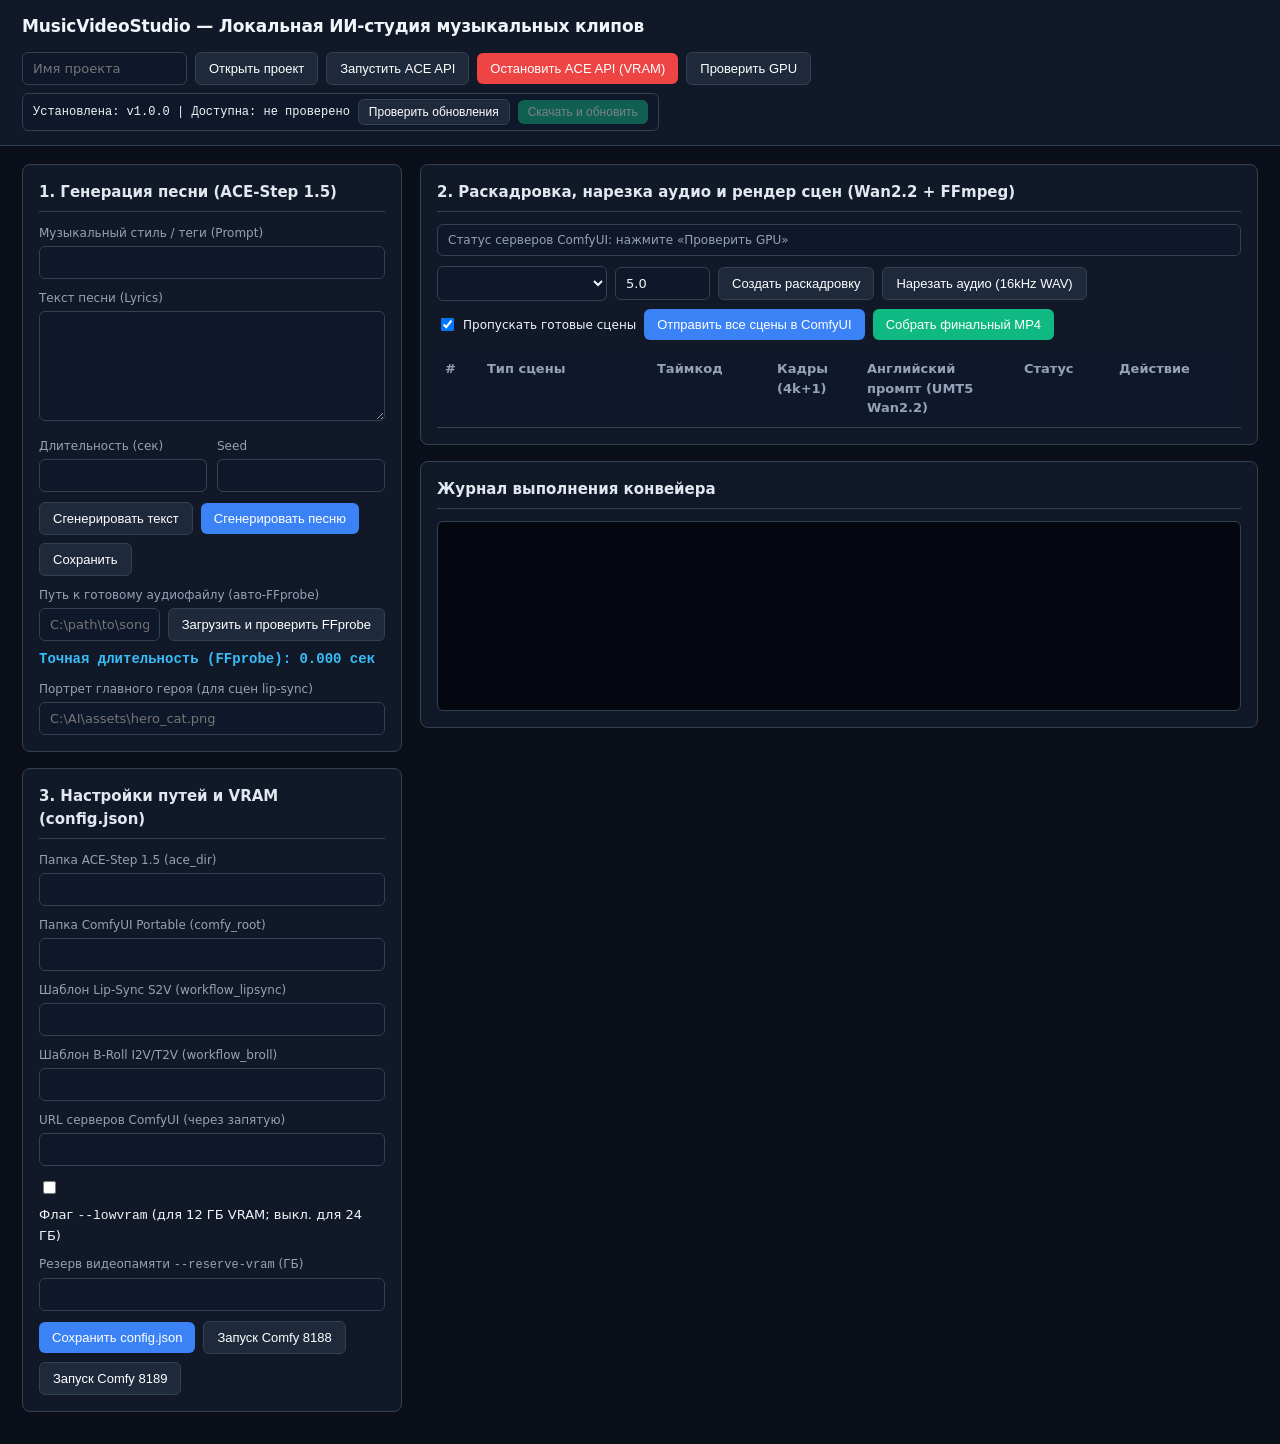
==== web/index.html @ 6bb9e361 "feat: implement GitHub release update checker Add update checking functionality via GitHub API to mo" ====
<!DOCTYPE html>
<html lang="ru">
<head>
  <meta charset="UTF-8" />
  <meta name="viewport" content="width=device-width, initial-scale=1.0" />
  <title>MusicVideoStudio — Локальная ИИ-студия музыкальных клипов</title>
  <style>
    :root {
      --bg: #0b0f19;
      --panel: #111827;
      --panel-alt: #1e293b;
      --border: #334155;
      --text: #f1f5f9;
      --muted: #94a3b8;
      --accent: #3b82f6;
      --accent-hover: #2563eb;
      --danger: #ef4444;
      --success: #10b981;
      --warning: #f59e0b;
    }
    * { box-sizing: border-box; }
    body {
      margin: 0;
      font-family: "Segoe UI", system-ui, -apple-system, sans-serif;
      background: var(--bg);
      color: var(--text);
      font-size: 14px;
      line-height: 1.5;
    }
    header {
      display: flex;
      flex-wrap: wrap;
      align-items: center;
      justify-content: space-between;
      gap: 12px;
      padding: 14px 22px;
      background: var(--panel);
      border-bottom: 1px solid var(--border);
    }
    .brand {
      font-size: 17px;
      font-weight: 700;
      letter-spacing: -0.01em;
    }
    .toolbar {
      display: flex;
      flex-wrap: wrap;
      align-items: center;
      gap: 8px;
    }
    .update-bar {
      display: flex;
      align-items: center;
      gap: 8px;
      background: #0f172a;
      border: 1px solid var(--border);
      border-radius: 6px;
      padding: 5px 10px;
      font-size: 12px;
    }
    main {
      max-width: 1440px;
      margin: 0 auto;
      padding: 18px 22px;
      display: grid;
      grid-template-columns: 380px 1fr;
      gap: 18px;
    }
    @media (max-width: 1100px) {
      main { grid-template-columns: 1fr; }
    }
    .card {
      background: var(--panel);
      border: 1px solid var(--border);
      border-radius: 8px;
      padding: 16px;
      margin-bottom: 16px;
    }
    .card h2 {
      margin: 0 0 12px 0;
      font-size: 15px;
      font-weight: 600;
      color: #e2e8f0;
      border-bottom: 1px solid var(--border);
      padding-bottom: 8px;
    }
    label {
      display: block;
      font-size: 12px;
      color: var(--muted);
      margin-bottom: 4px;
      margin-top: 10px;
    }
    input[type="text"],
    input[type="number"],
    select,
    textarea {
      width: 100%;
      background: #0f172a;
      color: var(--text);
      border: 1px solid var(--border);
      border-radius: 6px;
      padding: 8px 10px;
      font-size: 13px;
      font-family: inherit;
    }
    textarea {
      resize: vertical;
      min-height: 110px;
      font-family: Consolas, monospace;
    }
    button {
      background: var(--accent);
      color: #fff;
      border: none;
      border-radius: 6px;
      padding: 8px 13px;
      font-size: 13px;
      font-weight: 500;
      cursor: pointer;
      transition: background 0.15s;
    }
    button:hover { background: var(--accent-hover); }
    button:disabled {
      opacity: 0.45;
      cursor: not-allowed;
    }
    button.secondary {
      background: var(--panel-alt);
      border: 1px solid var(--border);
    }
    button.secondary:hover:not(:disabled) { background: #334155; }
    button.danger { background: var(--danger); }
    button.danger:hover:not(:disabled) { background: #dc2626; }
    button.success { background: var(--success); }
    button.success:hover:not(:disabled) { background: #059669; }
    .row {
      display: flex;
      gap: 8px;
      align-items: center;
      flex-wrap: wrap;
      margin-top: 10px;
    }
    .row-2col {
      display: grid;
      grid-template-columns: 1fr 1fr;
      gap: 10px;
    }
    table {
      width: 100%;
      border-collapse: collapse;
      font-size: 13px;
      margin-top: 10px;
    }
    th, td {
      border-bottom: 1px solid var(--border);
      padding: 9px 8px;
      text-align: left;
      vertical-align: top;
    }
    th {
      color: var(--muted);
      font-weight: 600;
      background: #0f172a;
    }
    tr:hover { background: rgba(255, 255, 255, 0.03); }
    .mono {
      font-family: Consolas, "IBM Plex Mono", monospace;
      font-variant-numeric: tabular-nums;
    }
    .log-box {
      background: #050811;
      border: 1px solid var(--border);
      border-radius: 6px;
      padding: 10px;
      height: 190px;
      overflow-y: auto;
      font-family: Consolas, monospace;
      font-size: 12px;
      color: #cbd5e1;
      white-space: pre-wrap;
    }
    .status-ready { color: #34d399; font-weight: 600; }
    .status-render { color: #fbbf24; font-weight: 600; }
    .status-error { color: #f87171; font-weight: 600; }
    .status-wait { color: #94a3b8; }
    .gpu-bar {
      font-size: 12px;
      color: var(--muted);
      padding: 6px 10px;
      background: #0f172a;
      border: 1px solid var(--border);
      border-radius: 6px;
    }
  </style>
</head>
<body>
  <header>
    <div class="brand">MusicVideoStudio — Локальная ИИ-студия музыкальных клипов</div>
    <div class="toolbar">
      <input type="text" id="projectInput" placeholder="Имя проекта" style="width: 165px;" />
      <button class="secondary" onclick="openProject()">Открыть проект</button>
      <button class="secondary" onclick="startAce()">Запустить ACE API</button>
      <button class="danger" onclick="stopAce()">Остановить ACE API (VRAM)</button>
      <button class="secondary" onclick="checkGpu()">Проверить GPU</button>

      <!-- Блок проверки и установки обновлений с GitHub -->
      <div class="update-bar">
        <span id="versionStatusText" class="mono">Установлена: v1.0.0 | Доступна: не проверено</span>
        <button class="secondary" onclick="checkUpdates()" style="padding: 5px 10px; font-size: 12px;">Проверить обновления</button>
        <button id="installUpdateBtn" class="success" onclick="installUpdate()" disabled style="padding: 5px 10px; font-size: 12px;">Скачать и обновить</button>
      </div>
    </div>
  </header>

  <main>
    <!-- Левая колонка: Песня, Аудио и Настройки -->
    <section>
      <div class="card">
        <h2>1. Генерация песни (ACE-Step 1.5)</h2>
        <label>Музыкальный стиль / теги (Prompt)</label>
        <input type="text" id="songPrompt" />

        <label>Текст песни (Lyrics)</label>
        <textarea id="songLyrics"></textarea>

        <div class="row-2col">
          <div>
            <label>Длительность (сек)</label>
            <input type="number" step="0.1" id="songDuration" />
          </div>
          <div>
            <label>Seed</label>
            <input type="number" id="songSeed" />
          </div>
        </div>

        <div class="row">
          <button class="secondary" onclick="generateLyrics()">Сгенерировать текст</button>
          <button onclick="generateSong()">Сгенерировать песню</button>
          <button class="secondary" onclick="saveSongParams()">Сохранить</button>
        </div>

        <label>Путь к готовому аудиофайлу (авто-FFprobe)</label>
        <div class="row" style="margin-top: 4px;">
          <input type="text" id="songPath" placeholder="C:\path\to\song.mp3" style="flex:1;" />
          <button class="secondary" onclick="setAudioFile()">Загрузить и проверить FFprobe</button>
        </div>
        <div id="probedDurationText" class="mono" style="margin-top: 8px; color: #38bdf8; font-weight: 600;">
          Точная длительность (FFprobe): 0.000 сек
        </div>

        <label>Портрет главного героя (для сцен lip-sync)</label>
        <input type="text" id="heroImage" placeholder="C:\AI\assets\hero_cat.png" onchange="saveSongParams()" />
      </div>

      <div class="card">
        <h2>3. Настройки путей и VRAM (config.json)</h2>
        <label>Папка ACE-Step 1.5 (ace_dir)</label>
        <input type="text" id="cfgAceDir" />

        <label>Папка ComfyUI Portable (comfy_root)</label>
        <input type="text" id="cfgComfyRoot" />

        <label>Шаблон Lip-Sync S2V (workflow_lipsync)</label>
        <input type="text" id="cfgWfLipsync" />

        <label>Шаблон B-Roll I2V/T2V (workflow_broll)</label>
        <input type="text" id="cfgWfBroll" />

        <label>URL серверов ComfyUI (через запятую)</label>
        <input type="text" id="cfgComfyUrls" />

        <div class="row" style="margin-top: 12px;">
          <input type="checkbox" id="cfgLowVram" style="width: auto;" />
          <span style="font-size: 13px;">Флаг <code>--lowvram</code> (для 12 ГБ VRAM; выкл. для 24 ГБ)</span>
        </div>

        <label>Резерв видеопамяти <code>--reserve-vram</code> (ГБ)</label>
        <input type="number" step="0.5" id="cfgReserveVram" />

        <div class="row">
          <button onclick="saveConfig()">Сохранить config.json</button>
          <button class="secondary" onclick="startComfy(8188, 0)">Запуск Comfy 8188</button>
          <button class="secondary" onclick="startComfy(8189, 1)">Запуск Comfy 8189</button>
        </div>
      </div>
    </section>

    <!-- Правая колонка: Раскадровка, управление сценами, очередь ComfyUI и сборка -->
    <section>
      <div class="card">
        <h2>2. Раскадровка, нарезка аудио и рендер сцен (Wan2.2 + FFmpeg)</h2>
        <div id="gpuStatusBox" class="gpu-bar">Статус серверов ComfyUI: нажмите «Проверить GPU»</div>

        <div class="row">
          <select id="presetSelect" style="width: 170px;"></select>
          <input type="number" step="0.5" id="sceneDurationInput" value="5.0" style="width: 95px;" title="Длина сцены (сек)" />
          <button class="secondary" onclick="createStoryboard()">Создать раскадровку</button>
          <button class="secondary" onclick="sliceAudio()">Нарезать аудио (16kHz WAV)</button>
          <label style="display:flex; align-items:center; gap:6px; margin:0; color:var(--text);">
            <input type="checkbox" id="skipCompletedCheck" checked style="width:auto;" />
            Пропускать готовые сцены
          </label>
          <button onclick="queueAllScenes()">Отправить все сцены в ComfyUI</button>
          <button class="success" onclick="assembleVideo()">Собрать финальный MP4</button>
        </div>

        <table>
          <thead>
            <tr>
              <th style="width: 42px;">#</th>
              <th style="width: 170px;">Тип сцены</th>
              <th style="width: 120px;">Таймкод</th>
              <th style="width: 90px;">Кадры (4k+1)</th>
              <th>Английский промпт (UMT5 Wan2.2)</th>
              <th style="width: 95px;">Статус</th>
              <th style="width: 130px;">Действие</th>
            </tr>
          </thead>
          <tbody id="storyboardBody"></tbody>
        </table>
      </div>

      <div class="card">
        <h2>Журнал выполнения конвейера</h2>
        <div id="logBox" class="log-box"></div>
      </div>
    </section>
  </main>

  <script>
    let sceneTypesMap = {};
    let currentVersion = "1.0.0";
    let latestUpdateInfo = null;

    async function api(path, method = "GET", body = null) {
      const opts = { method, headers: {} };
      if (body !== null) {
        opts.headers["Content-Type"] = "application/json";
        opts.body = JSON.stringify(body);
      }
      const res = await fetch(path, opts);
      return await res.json();
    }

    function calcWanFrames(duration, fps = 24) {
      const raw = Math.max(17, Math.ceil(duration * fps));
      const k = Math.ceil((raw - 1) / 4.0);
      return 4 * k + 1;
    }

    async function checkUpdates() {
      const statusEl = document.getElementById("versionStatusText");
      const installBtn = document.getElementById("installUpdateBtn");
      statusEl.textContent = `Установлена: v${currentVersion} | Проверка на GitHub...`;

      const res = await api("/api/update/check");
      if (!res.ok) {
        statusEl.textContent = `Установлена: v${currentVersion} | Ошибка проверки`;
        return;
      }
      latestUpdateInfo = res;
      currentVersion = res.current_version || currentVersion;

      if (res.update_available) {
        statusEl.textContent = `Установлена: v${res.current_version} | Доступна: v${res.latest_version} (Есть обновление!)`;
        statusEl.style.color = "#34d399";
        installBtn.disabled = false;
      } else {
        statusEl.textContent = `Установлена: v${res.current_version} | Доступна: v${res.latest_version} (Актуальная)`;
        statusEl.style.color = "#f1f5f9";
        installBtn.disabled = true;
      }
      await refreshState(false);
    }

    async function installUpdate() {
      if (!latestUpdateInfo || !latestUpdateInfo.download_url) return;
      const statusEl = document.getElementById("versionStatusText");
      statusEl.textContent = "Скачивание MusicVideoStudio_Setup.exe и запуск установщика...";
      document.getElementById("installUpdateBtn").disabled = true;
      await api("/api/update/install", "POST", { download_url: latestUpdateInfo.download_url });
    }

    async function refreshState(fullFormUpdate = false) {
      const data = await api("/api/state");
      if (!data.ok) return;

      sceneTypesMap = data.scene_types || {};
      const st = data.state;
      const cfg = data.config;
      if (data.version && !latestUpdateInfo) {
        currentVersion = data.version;
        document.getElementById("versionStatusText").textContent =
          `Установлена: v${currentVersion} | Доступна: не проверено`;
      }

      if (fullFormUpdate) {
        document.getElementById("projectInput").value = st.project_name || "default_project";
        document.getElementById("songPrompt").value = (st.song_request && st.song_request.prompt) || "";
        document.getElementById("songLyrics").value = (st.song_request && st.song_request.lyrics) || "";
        document.getElementById("songDuration").value = st.song_duration || (st.song_request && st.song_request.duration) || 30;
        document.getElementById("songSeed").value = (st.song_request && st.song_request.seed) || 42;
        document.getElementById("songPath").value = st.song_path || "";
        document.getElementById("heroImage").value = st.hero_image || "";

        document.getElementById("cfgAceDir").value = cfg.ace_dir || "";
        document.getElementById("cfgComfyRoot").value = cfg.comfy_root || "";
        document.getElementById("cfgWfLipsync").value = cfg.workflow_lipsync || "";
        document.getElementById("cfgWfBroll").value = cfg.workflow_broll || "";
        document.getElementById("cfgComfyUrls").value = (cfg.comfy_urls || []).join(", ");
        document.getElementById("cfgLowVram").checked = Boolean(cfg.lowvram);
        document.getElementById("cfgReserveVram").value = cfg.reserve_vram ?? 2.0;
        document.getElementById("skipCompletedCheck").checked = Boolean(cfg.skip_completed ?? true);

        const presetSel = document.getElementById("presetSelect");
        presetSel.innerHTML = "";
        (data.presets || []).forEach(p => {
          const opt = document.createElement("option");
          opt.value = p;
          opt.textContent = p;
          presetSel.appendChild(opt);
        });
      }

      document.getElementById("probedDurationText").textContent =
        `Точная длительность (FFprobe): ${Number(st.song_duration || 0).toFixed(3)} сек`;

      renderStoryboardTable(st.storyboard || [], cfg.fps || 24);

      const logEl = document.getElementById("logBox");
      logEl.textContent = (data.logs || []).join("\n");
      logEl.scrollTop = logEl.scrollHeight;
    }

    function renderStoryboardTable(storyboard, fps) {
      const tbody = document.getElementById("storyboardBody");
      tbody.innerHTML = "";

      storyboard.forEach(scene => {
        const tr = document.createElement("tr");
        const frames = calcWanFrames(Number(scene.duration || 5), fps);
        const statusClass =
          scene.status === "готово" ? "status-ready" :
          scene.status === "рендер" ? "status-render" :
          scene.status === "ошибка" ? "status-error" : "status-wait";

        const typeOptions = Object.entries(sceneTypesMap).map(([key, label]) =>
          `<option value="${key}" ${scene.type === key ? "selected" : ""}>${key} — ${label}</option>`
        ).join("");

        tr.innerHTML = `
          <td class="mono">${scene.id}</td>
          <td>
            <select onchange="updateScene(${scene.id}, this.value, null)">
              ${typeOptions}
            </select>
          </td>
          <td class="mono">${Number(scene.start).toFixed(2)}s – ${Number(scene.end).toFixed(2)}s<br/><small>${Number(scene.duration).toFixed(2)}s</small></td>
          <td class="mono">${frames} кадр.</td>
          <td>
            <input type="text" value="${(scene.prompt || "").replace(/"/g, "&quot;")}"
                   onchange="updateScene(${scene.id}, null, this.value)" />
          </td>
          <td class="${statusClass}">${scene.status || "ожидание"}</td>
          <td>
            <button class="secondary" onclick="renderSingleScene(${scene.id})">Пересоздать сцену</button>
          </td>
        `;
        tbody.appendChild(tr);
      });
    }

    async function openProject() {
      const name = document.getElementById("projectInput").value.trim() || "default_project";
      await api("/api/project/open", "POST", { project_name: name });
      await refreshState(true);
    }

    async function startAce() { await api("/api/ace/start", "POST", {}); await refreshState(); }
    async function stopAce() { await api("/api/ace/stop", "POST", {}); await refreshState(); }

    async function checkGpu() {
      const res = await api("/api/gpu_status");
      const box = document.getElementById("gpuStatusBox");
      if (res.servers && res.servers.length > 0) {
        box.textContent = "Онлайн GPU ComfyUI: " + res.servers.map(
          s => `${s.url} (${s.gpu_name}, свободно ${s.vram_free_gb}/${s.vram_total_gb} ГБ VRAM)`
        ).join(" | ");
      } else {
        box.textContent = "Серверы ComfyUI (8188/8189) сейчас офлайн.";
      }
      await refreshState();
    }

    async function saveSongParams() {
      await api("/api/song/save_params", "POST", {
        prompt: document.getElementById("songPrompt").value,
        lyrics: document.getElementById("songLyrics").value,
        duration: Number(document.getElementById("songDuration").value || 30),
        seed: Number(document.getElementById("songSeed").value || 42),
        hero_image: document.getElementById("heroImage").value
      });
      await refreshState();
    }

    async function setAudioFile() {
      const path = document.getElementById("songPath").value.trim();
      if (!path) return;
      await api("/api/song/set_file", "POST", { path });
      await refreshState(true);
    }

    async function generateLyrics() {
      await api("/api/song/generate_lyrics", "POST", {
        prompt: document.getElementById("songPrompt").value,
        lyrics: document.getElementById("songLyrics").value
      });
      await refreshState(true);
    }

    async function generateSong() {
      await api("/api/song/generate_audio", "POST", {
        prompt: document.getElementById("songPrompt").value,
        lyrics: document.getElementById("songLyrics").value,
        duration: Number(document.getElementById("songDuration").value || 30),
        seed: Number(document.getElementById("songSeed").value || 42)
      });
      await refreshState();
    }

    async function createStoryboard() {
      await api("/api/storyboard/generate", "POST", {
        preset: document.getElementById("presetSelect").value,
        scene_duration: Number(document.getElementById("sceneDurationInput").value || 5.0)
      });
      await refreshState();
    }

    async function updateScene(id, typeVal, promptVal) {
      const payload = { id };
      if (typeVal !== null) payload.type = typeVal;
      if (promptVal !== null) payload.prompt = promptVal;
      await api("/api/storyboard/update_scene", "POST", payload);
      await refreshState();
    }

    async function sliceAudio() {
      await api("/api/audio/slice", "POST", {});
      await refreshState();
    }

    async function renderSingleScene(id) {
      await api("/api/comfy/render_scene", "POST", { id });
      await refreshState();
    }

    async function queueAllScenes() {
      const skip = document.getElementById("skipCompletedCheck").checked;
      await api("/api/comfy/queue_all", "POST", { skip_completed: skip });
      await refreshState();
    }

    async function assembleVideo() {
      await api("/api/video/assemble", "POST", { output_name: "final_music_video.mp4" });
      await refreshState();
    }

    async function saveConfig() {
      const urls = document.getElementById("cfgComfyUrls").value
        .split(",")
        .map(s => s.trim())
        .filter(Boolean);
      await api("/api/config", "POST", {
        ace_dir: document.getElementById("cfgAceDir").value.trim(),
        comfy_root: document.getElementById("cfgComfyRoot").value.trim(),
        workflow_lipsync: document.getElementById("cfgWfLipsync").value.trim(),
        workflow_broll: document.getElementById("cfgWfBroll").value.trim(),
        comfy_urls: urls,
        lowvram: document.getElementById("cfgLowVram").checked,
        reserve_vram: Number(document.getElementById("cfgReserveVram").value || 0),
        skip_completed: document.getElementById("skipCompletedCheck").checked
      });
      await refreshState(true);
    }

    async function startComfy(port, gpu_id) {
      await saveConfig();
      await api("/api/comfy/start", "POST", { port, gpu_id });
      await refreshState();
    }

    refreshState(true);
    setInterval(() => refreshState(false), 3000);
  </script>
</body>
</html>
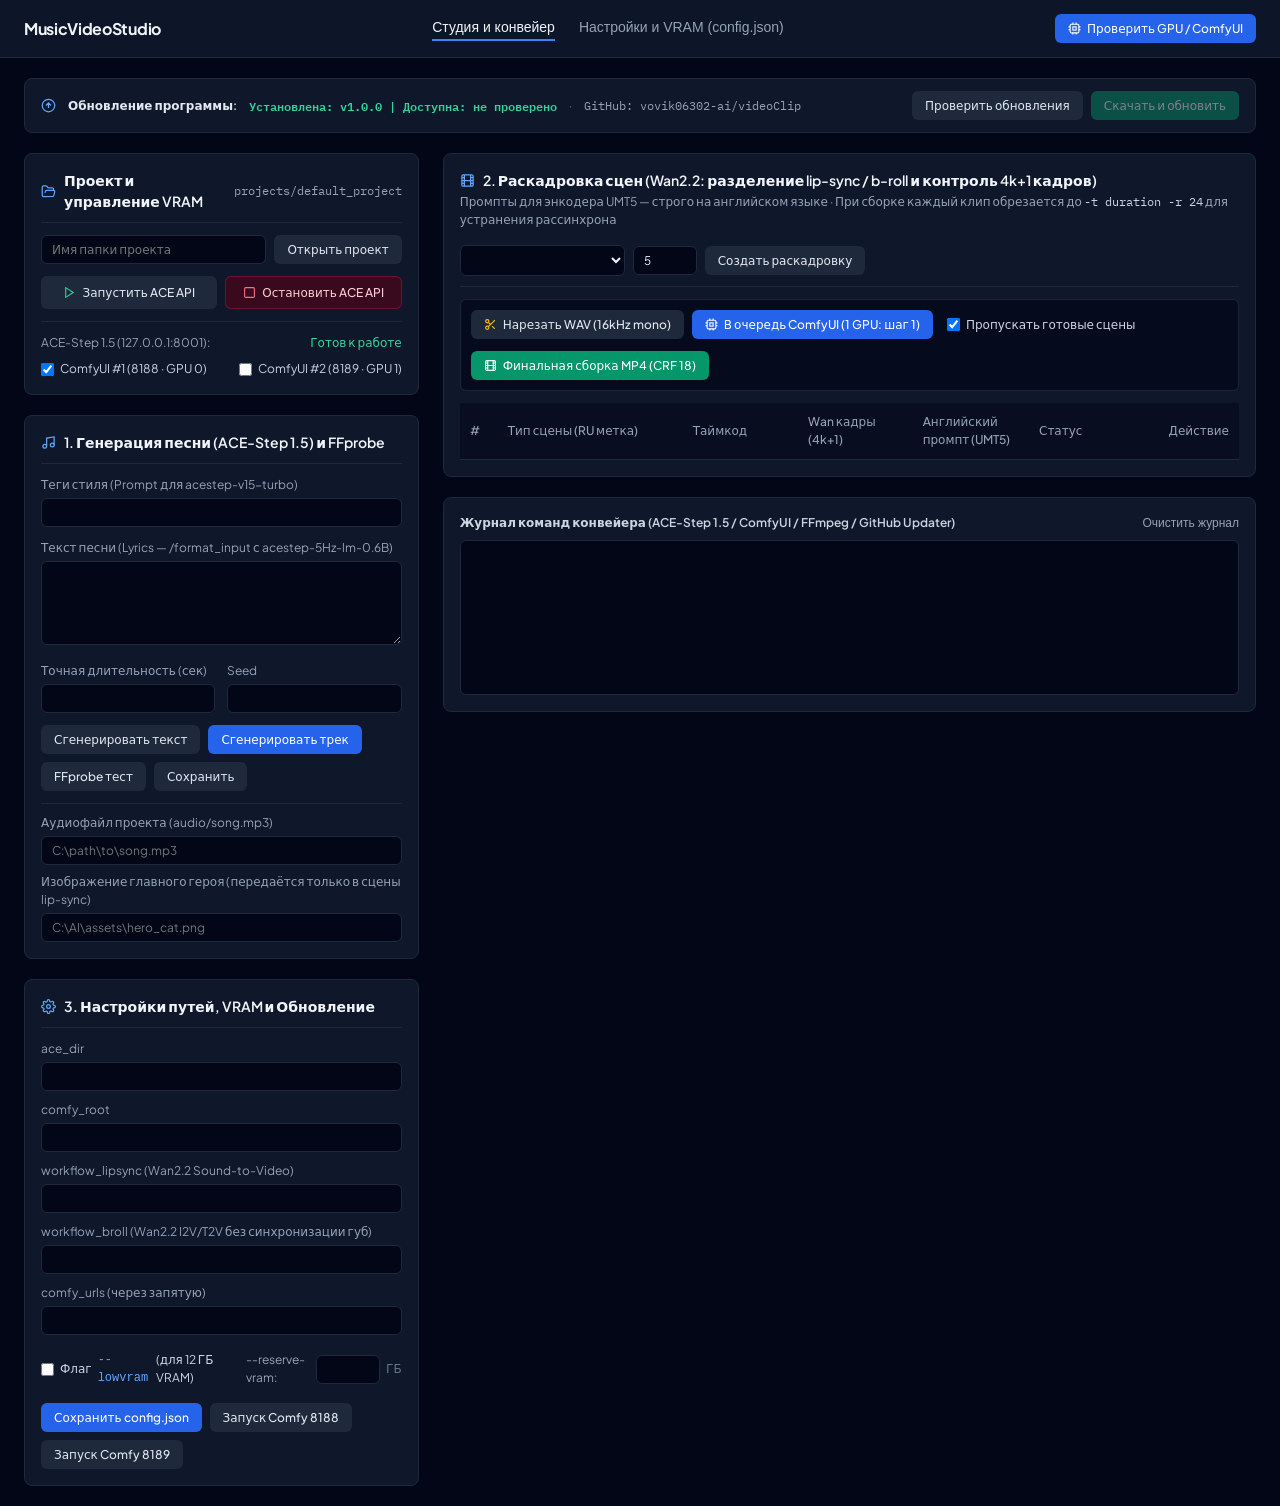
==== commit 3e152ed2: "feat: update UI theme and improve startup experience - Apply a consistent slate-based color palette " ====
--- a/web/index.html
+++ b/web/index.html
@@ -4,335 +4,720 @@
   <meta charset="UTF-8" />
   <meta name="viewport" content="width=device-width, initial-scale=1.0" />
   <title>MusicVideoStudio — Локальная ИИ-студия музыкальных клипов</title>
+  <link rel="preconnect" href="https://fonts.googleapis.com">
+  <link rel="preconnect" href="https://fonts.gstatic.com" crossorigin>
+  <link href="https://fonts.googleapis.com/css2?family=IBM+Plex+Mono:wght@400;500;600&family=Plus+Jakarta+Sans:wght@400;500;600;700&display=swap" rel="stylesheet">
   <style>
     :root {
-      --bg: #0b0f19;
-      --panel: #111827;
-      --panel-alt: #1e293b;
-      --border: #334155;
-      --text: #f1f5f9;
-      --muted: #94a3b8;
-      --accent: #3b82f6;
-      --accent-hover: #2563eb;
-      --danger: #ef4444;
-      --success: #10b981;
-      --warning: #f59e0b;
-    }
-    * { box-sizing: border-box; }
+      --bg-canvas: #020617;
+      --bg-card: #0f172a;
+      --bg-input: #020617;
+      --bg-btn-sec: #1e293b;
+      --bg-btn-sec-hover: #334155;
+      --border: #1e293b;
+      --border-focus: #3b82f6;
+      --text-main: #f1f5f9;
+      --text-sub: #cbd5e1;
+      --text-muted: #94a3b8;
+      --text-dim: #64748b;
+      --blue: #2563eb;
+      --blue-hover: #3b82f6;
+      --blue-icon: #60a5fa;
+      --emerald: #059669;
+      --emerald-hover: #10b981;
+      --emerald-text: #34d399;
+      --amber-text: #fbbf24;
+      --rose-bg: rgba(76, 5, 25, 0.7);
+      --rose-bg-hover: rgba(136, 19, 55, 0.8);
+      --rose-border: rgba(159, 18, 57, 0.6);
+      --rose-text: #fecdd3;
+      --rose-icon: #fb7185;
+    }
+
+    * {
+      box-sizing: border-box;
+      margin: 0;
+      padding: 0;
+    }
+
     body {
-      margin: 0;
-      font-family: "Segoe UI", system-ui, -apple-system, sans-serif;
-      background: var(--bg);
-      color: var(--text);
+      background-color: var(--bg-canvas);
+      color: var(--text-main);
+      font-family: 'Plus Jakarta Sans', 'Segoe UI', system-ui, -apple-system, sans-serif;
+      font-size: 13px;
+      line-height: 1.5;
+      min-height: 100vh;
+      display: flex;
+      flex-direction: column;
+      -webkit-font-smoothing: antialiased;
+    }
+
+    .mono {
+      font-family: 'IBM Plex Mono', Consolas, monospace;
+      font-variant-numeric: tabular-nums;
+    }
+
+    /* Top Header */
+    header {
+      display: flex;
+      align-items: center;
+      justify-content: space-between;
+      gap: 24px;
+      padding: 14px 24px;
+      background: rgba(15, 23, 42, 0.92);
+      border-bottom: 1px solid var(--border);
+    }
+
+    .brand {
+      font-size: 16px;
+      font-weight: 700;
+      letter-spacing: -0.02em;
+      color: var(--text-main);
+      text-decoration: none;
+      white-space: nowrap;
+    }
+
+    .nav-tabs {
+      display: flex;
+      align-items: center;
+      gap: 24px;
+    }
+
+    .nav-tab {
+      background: transparent;
+      border: none;
+      border-bottom: 2px solid transparent;
+      color: var(--text-muted);
       font-size: 14px;
-      line-height: 1.5;
-    }
-    header {
+      font-weight: 500;
+      padding: 2px 0 4px 0;
+      cursor: pointer;
+      transition: color 0.15s;
+    }
+
+    .nav-tab:hover {
+      color: var(--text-main);
+    }
+
+    .nav-tab.active {
+      color: var(--text-main);
+      border-bottom-color: #3b82f6;
+    }
+
+    /* Main Workspace Container */
+    .workspace {
+      max-width: 1440px;
+      width: 100%;
+      margin: 0 auto;
+      padding: 20px 24px;
+      display: flex;
+      flex-direction: column;
+      gap: 20px;
+      flex: 1;
+    }
+
+    /* Top Update Strip */
+    .update-strip {
+      background: var(--bg-card);
+      border: 1px solid var(--border);
+      border-radius: 8px;
+      padding: 12px 16px;
       display: flex;
       flex-wrap: wrap;
       align-items: center;
       justify-content: space-between;
+      gap: 16px;
+    }
+
+    .update-left {
+      display: flex;
+      align-items: center;
       gap: 12px;
-      padding: 14px 22px;
-      background: var(--panel);
-      border-bottom: 1px solid var(--border);
-    }
-    .brand {
-      font-size: 17px;
-      font-weight: 700;
-      letter-spacing: -0.01em;
-    }
-    .toolbar {
-      display: flex;
       flex-wrap: wrap;
+      font-size: 12px;
+    }
+
+    .update-right {
+      display: flex;
       align-items: center;
       gap: 8px;
     }
-    .update-bar {
-      display: flex;
-      align-items: center;
-      gap: 8px;
-      background: #0f172a;
-      border: 1px solid var(--border);
-      border-radius: 6px;
-      padding: 5px 10px;
-      font-size: 12px;
-    }
-    main {
-      max-width: 1440px;
-      margin: 0 auto;
-      padding: 18px 22px;
+
+    /* 12-Column Grid (4 Left + 8 Right) */
+    .grid-layout {
       display: grid;
-      grid-template-columns: 380px 1fr;
-      gap: 18px;
-    }
+      grid-template-columns: repeat(12, minmax(0, 1fr));
+      gap: 24px;
+      align-items: start;
+    }
+
+    .col-left {
+      grid-column: span 4 / span 4;
+      display: flex;
+      flex-direction: column;
+      gap: 20px;
+    }
+
+    .col-right {
+      grid-column: span 8 / span 8;
+      display: flex;
+      flex-direction: column;
+      gap: 20px;
+    }
+
     @media (max-width: 1100px) {
-      main { grid-template-columns: 1fr; }
-    }
+      .col-left, .col-right {
+        grid-column: span 12 / span 12;
+      }
+    }
+
+    /* Cards */
     .card {
-      background: var(--panel);
+      background: var(--bg-card);
       border: 1px solid var(--border);
       border-radius: 8px;
       padding: 16px;
-      margin-bottom: 16px;
-    }
-    .card h2 {
-      margin: 0 0 12px 0;
-      font-size: 15px;
+    }
+
+    .card-header {
+      display: flex;
+      align-items: center;
+      justify-content: space-between;
+      gap: 12px;
+      border-bottom: 1px solid var(--border);
+      padding-bottom: 10px;
+      margin-bottom: 12px;
+    }
+
+    .card-title {
+      font-size: 14px;
       font-weight: 600;
-      color: #e2e8f0;
-      border-bottom: 1px solid var(--border);
-      padding-bottom: 8px;
-    }
-    label {
+      color: var(--text-main);
+      display: flex;
+      align-items: center;
+      gap: 8px;
+    }
+
+    .card-subtitle {
+      font-size: 12px;
+      color: var(--text-muted);
+      margin-top: 2px;
+    }
+
+    .card-subtitle code {
+      color: var(--text-sub);
+      font-family: 'IBM Plex Mono', monospace;
+    }
+
+    /* Form Controls */
+    label.field-label {
       display: block;
       font-size: 12px;
-      color: var(--muted);
+      color: var(--text-muted);
       margin-bottom: 4px;
-      margin-top: 10px;
-    }
+    }
+
     input[type="text"],
     input[type="number"],
     select,
     textarea {
       width: 100%;
-      background: #0f172a;
-      color: var(--text);
+      background: var(--bg-input);
       border: 1px solid var(--border);
       border-radius: 6px;
-      padding: 8px 10px;
-      font-size: 13px;
+      padding: 6px 10px;
+      font-size: 12px;
+      color: var(--text-main);
       font-family: inherit;
-    }
+      outline: none;
+      transition: border-color 0.15s;
+    }
+
+    input[type="text"]:focus,
+    input[type="number"]:focus,
+    select:focus,
+    textarea:focus {
+      border-color: var(--border-focus);
+    }
+
     textarea {
+      font-family: 'IBM Plex Mono', Consolas, monospace;
       resize: vertical;
-      min-height: 110px;
-      font-family: Consolas, monospace;
-    }
-    button {
-      background: var(--accent);
-      color: #fff;
-      border: none;
+      line-height: 1.45;
+    }
+
+    /* Buttons */
+    .btn {
+      display: inline-flex;
+      align-items: center;
+      justify-content: center;
+      gap: 6px;
+      padding: 6px 12px;
+      font-size: 12px;
+      font-weight: 500;
       border-radius: 6px;
-      padding: 8px 13px;
-      font-size: 13px;
-      font-weight: 500;
+      border: 1px solid transparent;
       cursor: pointer;
-      transition: background 0.15s;
-    }
-    button:hover { background: var(--accent-hover); }
-    button:disabled {
+      white-space: nowrap;
+      transition: background-color 0.15s, opacity 0.15s;
+      color: var(--text-main);
+      font-family: inherit;
+    }
+
+    .btn:disabled {
       opacity: 0.45;
       cursor: not-allowed;
     }
-    button.secondary {
-      background: var(--panel-alt);
-      border: 1px solid var(--border);
-    }
-    button.secondary:hover:not(:disabled) { background: #334155; }
-    button.danger { background: var(--danger); }
-    button.danger:hover:not(:disabled) { background: #dc2626; }
-    button.success { background: var(--success); }
-    button.success:hover:not(:disabled) { background: #059669; }
-    .row {
-      display: flex;
-      gap: 8px;
+
+    .btn-secondary {
+      background: var(--bg-btn-sec);
+      color: #e2e8f0;
+    }
+
+    .btn-secondary:hover:not(:disabled) {
+      background: var(--bg-btn-sec-hover);
+    }
+
+    .btn-primary {
+      background: var(--blue);
+      color: #ffffff;
+    }
+
+    .btn-primary:hover:not(:disabled) {
+      background: var(--blue-hover);
+    }
+
+    .btn-emerald {
+      background: var(--emerald);
+      color: #ffffff;
+    }
+
+    .btn-emerald:hover:not(:disabled) {
+      background: var(--emerald-hover);
+    }
+
+    .btn-rose {
+      background: var(--rose-bg);
+      border-color: var(--rose-border);
+      color: var(--rose-text);
+    }
+
+    .btn-rose:hover:not(:disabled) {
+      background: var(--rose-bg-hover);
+    }
+
+    /* Action Sub-Toolbar inside Storyboard */
+    .sub-toolbar {
+      display: flex;
+      flex-wrap: wrap;
       align-items: center;
-      flex-wrap: wrap;
-      margin-top: 10px;
-    }
-    .row-2col {
-      display: grid;
-      grid-template-columns: 1fr 1fr;
-      gap: 10px;
-    }
+      justify-content: space-between;
+      gap: 12px;
+      background: rgba(2, 6, 23, 0.7);
+      border: 1px solid rgba(30, 41, 59, 0.85);
+      border-radius: 6px;
+      padding: 10px;
+      margin-bottom: 12px;
+    }
+
+    /* Table */
+    .table-wrap {
+      overflow-x: auto;
+    }
+
     table {
       width: 100%;
       border-collapse: collapse;
-      font-size: 13px;
-      margin-top: 10px;
-    }
-    th, td {
+      text-align: left;
+      font-size: 12px;
+    }
+
+    thead tr {
       border-bottom: 1px solid var(--border);
-      padding: 9px 8px;
-      text-align: left;
+      color: var(--text-muted);
+      background: rgba(2, 6, 23, 0.5);
+    }
+
+    th {
+      padding: 10px;
+      font-weight: 500;
+    }
+
+    tbody tr {
+      border-bottom: 1px solid rgba(30, 41, 59, 0.7);
+      transition: background-color 0.15s;
+    }
+
+    tbody tr:hover {
+      background: rgba(30, 41, 59, 0.3);
+    }
+
+    td {
+      padding: 10px;
       vertical-align: top;
     }
-    th {
-      color: var(--muted);
-      font-weight: 600;
-      background: #0f172a;
-    }
-    tr:hover { background: rgba(255, 255, 255, 0.03); }
-    .mono {
-      font-family: Consolas, "IBM Plex Mono", monospace;
-      font-variant-numeric: tabular-nums;
-    }
+
+    .status-ready {
+      color: var(--emerald-text);
+      font-weight: 500;
+    }
+
+    .status-render {
+      color: var(--amber-text);
+      font-weight: 500;
+    }
+
+    .status-error {
+      color: #f87171;
+      font-weight: 500;
+    }
+
+    .status-wait {
+      color: var(--text-muted);
+      font-weight: 500;
+    }
+
+    /* Logs */
     .log-box {
-      background: #050811;
+      background: var(--bg-input);
       border: 1px solid var(--border);
       border-radius: 6px;
-      padding: 10px;
-      height: 190px;
+      padding: 12px;
+      height: 155px;
       overflow-y: auto;
-      font-family: Consolas, monospace;
+      font-family: 'IBM Plex Mono', Consolas, monospace;
       font-size: 12px;
-      color: #cbd5e1;
+      color: var(--text-sub);
+      line-height: 1.55;
       white-space: pre-wrap;
     }
-    .status-ready { color: #34d399; font-weight: 600; }
-    .status-render { color: #fbbf24; font-weight: 600; }
-    .status-error { color: #f87171; font-weight: 600; }
-    .status-wait { color: #94a3b8; }
-    .gpu-bar {
-      font-size: 12px;
-      color: var(--muted);
-      padding: 6px 10px;
-      background: #0f172a;
-      border: 1px solid var(--border);
-      border-radius: 6px;
+
+    .icon-svg {
+      width: 15px;
+      height: 15px;
+      flex-shrink: 0;
+    }
+
+    .icon-sm {
+      width: 13px;
+      height: 13px;
+      flex-shrink: 0;
     }
   </style>
 </head>
 <body>
+  <!-- Top Bar -->
   <header>
-    <div class="brand">MusicVideoStudio — Локальная ИИ-студия музыкальных клипов</div>
-    <div class="toolbar">
-      <input type="text" id="projectInput" placeholder="Имя проекта" style="width: 165px;" />
-      <button class="secondary" onclick="openProject()">Открыть проект</button>
-      <button class="secondary" onclick="startAce()">Запустить ACE API</button>
-      <button class="danger" onclick="stopAce()">Остановить ACE API (VRAM)</button>
-      <button class="secondary" onclick="checkGpu()">Проверить GPU</button>
-
-      <!-- Блок проверки и установки обновлений с GitHub -->
-      <div class="update-bar">
-        <span id="versionStatusText" class="mono">Установлена: v1.0.0 | Доступна: не проверено</span>
-        <button class="secondary" onclick="checkUpdates()" style="padding: 5px 10px; font-size: 12px;">Проверить обновления</button>
-        <button id="installUpdateBtn" class="success" onclick="installUpdate()" disabled style="padding: 5px 10px; font-size: 12px;">Скачать и обновить</button>
+    <a href="#top" class="brand">MusicVideoStudio</a>
+    <nav class="nav-tabs">
+      <button class="nav-tab active" onclick="scrollToSection('top')">Студия и конвейер</button>
+      <button class="nav-tab" onclick="scrollToSection('settingsCard')">Настройки и VRAM (config.json)</button>
+    </nav>
+    <div>
+      <button class="btn btn-primary" onclick="checkGpu()">
+        <svg class="icon-sm" viewBox="0 0 24 24" fill="none" stroke="currentColor" stroke-width="2">
+          <rect x="4" y="4" width="16" height="16" rx="2"/><rect x="9" y="9" width="6" height="6"/><path d="M9 1v3M15 1v3M9 20v3M15 20v3M20 9h3M20 14h3M1 9h3M1 14h3"/>
+        </svg>
+        Проверить GPU / ComfyUI
+      </button>
+    </div>
+  </header>
+
+  <main class="workspace" id="top">
+    <!-- Top Update Strip -->
+    <section class="update-strip">
+      <div class="update-left">
+        <svg class="icon-svg" style="color: var(--blue-icon);" viewBox="0 0 24 24" fill="none" stroke="currentColor" stroke-width="2">
+          <circle cx="12" cy="12" r="10"/><path d="m16 12-4-4-4 4M12 16V8"/>
+        </svg>
+        <span style="font-weight: 600; color: #e2e8f0;">Обновление программы:</span>
+        <span id="versionStatusText" class="mono" style="color: var(--emerald-text); font-weight: 600;">
+          Установлена: v1.0.0 | Доступна: не проверено
+        </span>
+        <span style="color: var(--text-dim);">·</span>
+        <span id="repoLabel" class="mono" style="color: var(--text-muted);">GitHub: vovik06302-ai/videoClip</span>
+      </div>
+      <div class="update-right">
+        <button id="checkUpdateBtn" class="btn btn-secondary" onclick="checkUpdates()">Проверить обновления</button>
+        <button id="installUpdateBtn" class="btn btn-emerald" onclick="installUpdate()" disabled>Скачать и обновить</button>
+      </div>
+    </section>
+
+    <!-- Main 12-Column Grid -->
+    <div class="grid-layout">
+      <!-- Left Column (4 cols) -->
+      <div class="col-left">
+        <!-- Project & VRAM Control -->
+        <section class="card">
+          <div class="card-header">
+            <h2 class="card-title">
+              <svg class="icon-svg" style="color: var(--blue-icon);" viewBox="0 0 24 24" fill="none" stroke="currentColor" stroke-width="2">
+                <path d="m6 14 1.5-2.9A2 2 0 0 1 9.24 10H20a2 2 0 0 1 1.94 2.5l-1.54 6a2 2 0 0 1-1.95 1.5H4a2 2 0 0 1-2-2V5a2 2 0 0 1 2-2h3.9a2 2 0 0 1 1.69.9l.81 1.2a2 2 0 0 0 1.67.9H18a2 2 0 0 1 2 2v2"/>
+              </svg>
+              Проект и управление VRAM
+            </h2>
+            <span id="projectSlugLabel" class="mono" style="font-size: 12px; color: var(--text-muted);">projects/default_project</span>
+          </div>
+
+          <div style="display: flex; gap: 8px; margin-bottom: 12px;">
+            <input type="text" id="projectInput" placeholder="Имя папки проекта" />
+            <button class="btn btn-secondary" onclick="openProject()">Открыть проект</button>
+          </div>
+
+          <div style="display: grid; grid-template-columns: 1fr 1fr; gap: 8px;">
+            <button class="btn btn-secondary" style="padding: 8px 12px;" onclick="startAce()">
+              <svg class="icon-sm" style="color: var(--emerald-text);" viewBox="0 0 24 24" fill="none" stroke="currentColor" stroke-width="2">
+                <polygon points="5 3 19 12 5 21 5 3"/>
+              </svg>
+              Запустить ACE API
+            </button>
+            <button class="btn btn-rose" style="padding: 8px 12px;" onclick="stopAce()">
+              <svg class="icon-sm" style="color: var(--rose-icon);" viewBox="0 0 24 24" fill="none" stroke="currentColor" stroke-width="2">
+                <rect x="3" y="3" width="18" height="18" rx="2"/>
+              </svg>
+              Остановить ACE API
+            </button>
+          </div>
+
+          <div style="margin-top: 12px; padding-top: 12px; border-top: 1px solid var(--border); font-size: 12px; color: var(--text-muted); display: flex; flex-direction: column; gap: 8px;">
+            <div style="display: flex; align-items: center; justify-content: space-between;">
+              <span>ACE-Step 1.5 (127.0.0.1:8001):</span>
+              <span id="aceStatusLabel" style="color: var(--emerald-text); font-weight: 500;">Готов к работе</span>
+            </div>
+            <div style="display: flex; align-items: center; justify-content: space-between;">
+              <label style="display: flex; align-items: center; gap: 6px; color: var(--text-sub); cursor: pointer;">
+                <input type="checkbox" id="gpu0Check" checked onchange="updateGpuLabel()" />
+                ComfyUI #1 (8188 · GPU 0)
+              </label>
+              <label style="display: flex; align-items: center; gap: 6px; color: var(--text-sub); cursor: pointer;">
+                <input type="checkbox" id="gpu1Check" onchange="updateGpuLabel()" />
+                ComfyUI #2 (8189 · GPU 1)
+              </label>
+            </div>
+          </div>
+        </section>
+
+        <!-- 1. Song Generation & FFprobe -->
+        <section class="card">
+          <div class="card-header">
+            <h2 class="card-title">
+              <svg class="icon-svg" style="color: var(--blue-icon);" viewBox="0 0 24 24" fill="none" stroke="currentColor" stroke-width="2">
+                <path d="M9 18V5l12-2v13"/><circle cx="6" cy="18" r="3"/><circle cx="18" cy="16" r="3"/>
+              </svg>
+              1. Генерация песни (ACE-Step 1.5) и FFprobe
+            </h2>
+          </div>
+
+          <div style="display: flex; flex-direction: column; gap: 12px;">
+            <div>
+              <label class="field-label">Теги стиля (Prompt для acestep-v15-turbo)</label>
+              <input type="text" id="songPrompt" />
+            </div>
+
+            <div>
+              <label class="field-label">Текст песни (Lyrics — /format_input с acestep-5Hz-lm-0.6B)</label>
+              <textarea id="songLyrics" rows="4"></textarea>
+            </div>
+
+            <div style="display: grid; grid-template-columns: 1fr 1fr; gap: 12px;">
+              <div>
+                <label class="field-label">Точная длительность (сек)</label>
+                <input type="number" step="0.05" id="songDuration" class="mono" />
+              </div>
+              <div>
+                <label class="field-label">Seed</label>
+                <input type="number" id="songSeed" class="mono" />
+              </div>
+            </div>
+
+            <div style="display: flex; flex-wrap: wrap; gap: 8px;">
+              <button class="btn btn-secondary" onclick="generateLyrics()">Сгенерировать текст</button>
+              <button class="btn btn-primary" onclick="generateSong()">Сгенерировать трек</button>
+              <button class="btn btn-secondary" onclick="setAudioFile()">FFprobe тест</button>
+              <button class="btn btn-secondary" onclick="saveSongParams()">Сохранить</button>
+            </div>
+
+            <div style="padding-top: 10px; border-top: 1px solid var(--border); display: flex; flex-direction: column; gap: 8px;">
+              <div>
+                <label class="field-label">Аудиофайл проекта (audio/song.mp3)</label>
+                <input type="text" id="songPath" class="mono" placeholder="C:\path\to\song.mp3" />
+              </div>
+              <div>
+                <label class="field-label">Изображение главного героя (передаётся только в сцены lip-sync)</label>
+                <input type="text" id="heroImage" class="mono" placeholder="C:\AI\assets\hero_cat.png" onchange="saveSongParams()" />
+              </div>
+            </div>
+          </div>
+        </section>
+
+        <!-- 3. Settings & VRAM -->
+        <section class="card" id="settingsCard">
+          <div class="card-header">
+            <h2 class="card-title">
+              <svg class="icon-svg" style="color: var(--blue-icon);" viewBox="0 0 24 24" fill="none" stroke="currentColor" stroke-width="2">
+                <circle cx="12" cy="12" r="3"/><path d="M19.4 15a1.65 1.65 0 0 0 .33 1.82l.06.06a2 2 0 0 1 0 2.83 2 2 0 0 1-2.83 0l-.06-.06a1.65 1.65 0 0 0-1.82-.33 1.65 1.65 0 0 0-1 1.51V21a2 2 0 0 1-2 2 2 2 0 0 1-2-2v-.09A1.65 1.65 0 0 0 9 19.4a1.65 1.65 0 0 0-1.82.33l-.06.06a2 2 0 0 1-2.83 0 2 2 0 0 1 0-2.83l.06-.06a1.65 1.65 0 0 0 .33-1.82 1.65 1.65 0 0 0-1.51-1H3a2 2 0 0 1-2-2 2 2 0 0 1 2-2h.09A1.65 1.65 0 0 0 4.6 9a1.65 1.65 0 0 0-.33-1.82l-.06-.06a2 2 0 0 1 0-2.83 2 2 0 0 1 2.83 0l.06.06a1.65 1.65 0 0 0 1.82.33H9a1.65 1.65 0 0 0 1-1.51V3a2 2 0 0 1 2-2 2 2 0 0 1 2 2v.09a1.65 1.65 0 0 0 1 1.51 1.65 1.65 0 0 0 1.82-.33l.06-.06a2 2 0 0 1 2.83 0 2 2 0 0 1 0 2.83l-.06.06a1.65 1.65 0 0 0-.33 1.82V9a1.65 1.65 0 0 0 1.51 1H21a2 2 0 0 1 2 2 2 2 0 0 1-2 2h-.09a1.65 1.65 0 0 0-1.51 1z"/>
+              </svg>
+              3. Настройки путей, VRAM и Обновление
+            </h2>
+          </div>
+
+          <div style="display: flex; flex-direction: column; gap: 10px;">
+            <div>
+              <label class="field-label">ace_dir</label>
+              <input type="text" id="cfgAceDir" class="mono" />
+            </div>
+            <div>
+              <label class="field-label">comfy_root</label>
+              <input type="text" id="cfgComfyRoot" class="mono" />
+            </div>
+            <div>
+              <label class="field-label">workflow_lipsync (Wan2.2 Sound-to-Video)</label>
+              <input type="text" id="cfgWfLipsync" class="mono" />
+            </div>
+            <div>
+              <label class="field-label">workflow_broll (Wan2.2 I2V/T2V без синхронизации губ)</label>
+              <input type="text" id="cfgWfBroll" class="mono" />
+            </div>
+            <div>
+              <label class="field-label">comfy_urls (через запятую)</label>
+              <input type="text" id="cfgComfyUrls" class="mono" />
+            </div>
+
+            <div style="display: flex; align-items: center; justify-content: space-between; gap: 12px; padding-top: 6px; font-size: 12px;">
+              <label style="display: flex; align-items: center; gap: 6px; cursor: pointer; color: var(--text-sub);">
+                <input type="checkbox" id="cfgLowVram" />
+                Флаг <code style="color: var(--blue-icon);">--lowvram</code> (для 12 ГБ VRAM)
+              </label>
+              <div style="display: flex; align-items: center; gap: 6px;">
+                <span style="color: var(--text-muted);">--reserve-vram:</span>
+                <input type="number" step="0.5" id="cfgReserveVram" class="mono" style="width: 64px; text-align: right;" />
+                <span style="color: var(--text-dim);">ГБ</span>
+              </div>
+            </div>
+
+            <div style="display: flex; flex-wrap: wrap; gap: 8px; padding-top: 6px;">
+              <button class="btn btn-primary" onclick="saveConfig()">Сохранить config.json</button>
+              <button class="btn btn-secondary" onclick="startComfy(8188, 0)">Запуск Comfy 8188</button>
+              <button class="btn btn-secondary" onclick="startComfy(8189, 1)">Запуск Comfy 8189</button>
+            </div>
+          </div>
+        </section>
+      </div>
+
+      <!-- Right Column (8 cols) -->
+      <div class="col-right">
+        <section class="card" style="flex: 1; display: flex; flex-direction: column;">
+          <!-- Header with Preset Controls -->
+          <div class="card-header" style="flex-wrap: wrap; align-items: flex-start;">
+            <div>
+              <h2 class="card-title">
+                <svg class="icon-svg" style="color: var(--blue-icon);" viewBox="0 0 24 24" fill="none" stroke="currentColor" stroke-width="2">
+                  <rect width="18" height="18" x="3" y="3" rx="2"/><path d="M7 3v18M3 7.5h4M3 12h18M3 16.5h4M17 3v18M17 7.5h4M17 16.5h4"/>
+                </svg>
+                2. Раскадровка сцен (Wan2.2: разделение lip-sync / b-roll и контроль 4k+1 кадров)
+              </h2>
+              <p class="card-subtitle">
+                Промпты для энкодера UMT5 — строго на английском языке · При сборке каждый клип обрезается до <code>-t duration -r 24</code> для устранения рассинхрона
+              </p>
+            </div>
+
+            <div style="display: flex; align-items: center; gap: 8px; margin-top: 4px;">
+              <select id="presetSelect" style="width: 165px;"></select>
+              <input type="number" step="0.5" id="sceneDurationInput" value="5" class="mono" style="width: 64px;" title="Длительность сцены (сек)" />
+              <button class="btn btn-secondary" onclick="createStoryboard()">Создать раскадровку</button>
+            </div>
+          </div>
+
+          <!-- Action Sub-Toolbar -->
+          <div class="sub-toolbar">
+            <div style="display: flex; flex-wrap: wrap; align-items: center; gap: 8px;">
+              <button class="btn btn-secondary" onclick="sliceAudio()">
+                <svg class="icon-sm" style="color: var(--amber-text);" viewBox="0 0 24 24" fill="none" stroke="currentColor" stroke-width="2">
+                  <circle cx="6" cy="6" r="3"/><path d="M8.12 8.12 12 12"/><path d="M20 4 8.12 15.88"/><circle cx="6" cy="18" r="3"/><path d="M14.8 14.8 20 20"/>
+                </svg>
+                Нарезать WAV (16kHz mono)
+              </button>
+
+              <button class="btn btn-primary" onclick="queueAllScenes()">
+                <svg class="icon-sm" viewBox="0 0 24 24" fill="none" stroke="currentColor" stroke-width="2">
+                  <rect x="4" y="4" width="16" height="16" rx="2"/><rect x="9" y="9" width="6" height="6"/><path d="M9 1v3M15 1v3M9 20v3M15 20v3M20 9h3M20 14h3M1 9h3M1 14h3"/>
+                </svg>
+                <span id="queueBtnText">В очередь ComfyUI (1 GPU: шаг 1)</span>
+              </button>
+
+              <label style="display: flex; align-items: center; gap: 6px; font-size: 12px; color: var(--text-sub); margin-left: 6px; cursor: pointer;">
+                <input type="checkbox" id="skipCompletedCheck" checked />
+                Пропускать готовые сцены
+              </label>
+            </div>
+
+            <button class="btn btn-emerald" onclick="assembleVideo()">
+              <svg class="icon-sm" viewBox="0 0 24 24" fill="none" stroke="currentColor" stroke-width="2">
+                <rect width="18" height="18" x="3" y="3" rx="2"/><path d="M7 3v18M3 7.5h4M3 12h18M3 16.5h4M17 3v18M17 7.5h4M17 16.5h4"/>
+              </svg>
+              Финальная сборка MP4 (CRF 18)
+            </button>
+          </div>
+
+          <!-- High-Density Storyboard Table -->
+          <div class="table-wrap">
+            <table>
+              <thead>
+                <tr>
+                  <th style="width: 38px;">#</th>
+                  <th style="width: 185px;">Тип сцены (RU метка)</th>
+                  <th style="width: 115px;">Таймкод</th>
+                  <th style="width: 115px;">Wan кадры (4k+1)</th>
+                  <th>Английский промпт (UMT5)</th>
+                  <th style="width: 85px;">Статус</th>
+                  <th style="width: 125px; text-align: right;">Действие</th>
+                </tr>
+              </thead>
+              <tbody id="storyboardBody"></tbody>
+            </table>
+          </div>
+        </section>
+
+        <!-- Pipeline Execution Log -->
+        <section class="card">
+          <div style="display: flex; align-items: center; justify-content: space-between; margin-bottom: 8px;">
+            <span style="font-size: 12px; font-weight: 600; color: var(--text-sub);">
+              Журнал команд конвейера (ACE-Step 1.5 / ComfyUI / FFmpeg / GitHub Updater)
+            </span>
+            <button onclick="clearLogs()" style="background: transparent; border: none; color: var(--text-muted); font-size: 12px; cursor: pointer;">
+              Очистить журнал
+            </button>
+          </div>
+          <div id="logBox" class="log-box"></div>
+        </section>
       </div>
     </div>
-  </header>
-
-  <main>
-    <!-- Левая колонка: Песня, Аудио и Настройки -->
-    <section>
-      <div class="card">
-        <h2>1. Генерация песни (ACE-Step 1.5)</h2>
-        <label>Музыкальный стиль / теги (Prompt)</label>
-        <input type="text" id="songPrompt" />
-
-        <label>Текст песни (Lyrics)</label>
-        <textarea id="songLyrics"></textarea>
-
-        <div class="row-2col">
-          <div>
-            <label>Длительность (сек)</label>
-            <input type="number" step="0.1" id="songDuration" />
-          </div>
-          <div>
-            <label>Seed</label>
-            <input type="number" id="songSeed" />
-          </div>
-        </div>
-
-        <div class="row">
-          <button class="secondary" onclick="generateLyrics()">Сгенерировать текст</button>
-          <button onclick="generateSong()">Сгенерировать песню</button>
-          <button class="secondary" onclick="saveSongParams()">Сохранить</button>
-        </div>
-
-        <label>Путь к готовому аудиофайлу (авто-FFprobe)</label>
-        <div class="row" style="margin-top: 4px;">
-          <input type="text" id="songPath" placeholder="C:\path\to\song.mp3" style="flex:1;" />
-          <button class="secondary" onclick="setAudioFile()">Загрузить и проверить FFprobe</button>
-        </div>
-        <div id="probedDurationText" class="mono" style="margin-top: 8px; color: #38bdf8; font-weight: 600;">
-          Точная длительность (FFprobe): 0.000 сек
-        </div>
-
-        <label>Портрет главного героя (для сцен lip-sync)</label>
-        <input type="text" id="heroImage" placeholder="C:\AI\assets\hero_cat.png" onchange="saveSongParams()" />
-      </div>
-
-      <div class="card">
-        <h2>3. Настройки путей и VRAM (config.json)</h2>
-        <label>Папка ACE-Step 1.5 (ace_dir)</label>
-        <input type="text" id="cfgAceDir" />
-
-        <label>Папка ComfyUI Portable (comfy_root)</label>
-        <input type="text" id="cfgComfyRoot" />
-
-        <label>Шаблон Lip-Sync S2V (workflow_lipsync)</label>
-        <input type="text" id="cfgWfLipsync" />
-
-        <label>Шаблон B-Roll I2V/T2V (workflow_broll)</label>
-        <input type="text" id="cfgWfBroll" />
-
-        <label>URL серверов ComfyUI (через запятую)</label>
-        <input type="text" id="cfgComfyUrls" />
-
-        <div class="row" style="margin-top: 12px;">
-          <input type="checkbox" id="cfgLowVram" style="width: auto;" />
-          <span style="font-size: 13px;">Флаг <code>--lowvram</code> (для 12 ГБ VRAM; выкл. для 24 ГБ)</span>
-        </div>
-
-        <label>Резерв видеопамяти <code>--reserve-vram</code> (ГБ)</label>
-        <input type="number" step="0.5" id="cfgReserveVram" />
-
-        <div class="row">
-          <button onclick="saveConfig()">Сохранить config.json</button>
-          <button class="secondary" onclick="startComfy(8188, 0)">Запуск Comfy 8188</button>
-          <button class="secondary" onclick="startComfy(8189, 1)">Запуск Comfy 8189</button>
-        </div>
-      </div>
-    </section>
-
-    <!-- Правая колонка: Раскадровка, управление сценами, очередь ComfyUI и сборка -->
-    <section>
-      <div class="card">
-        <h2>2. Раскадровка, нарезка аудио и рендер сцен (Wan2.2 + FFmpeg)</h2>
-        <div id="gpuStatusBox" class="gpu-bar">Статус серверов ComfyUI: нажмите «Проверить GPU»</div>
-
-        <div class="row">
-          <select id="presetSelect" style="width: 170px;"></select>
-          <input type="number" step="0.5" id="sceneDurationInput" value="5.0" style="width: 95px;" title="Длина сцены (сек)" />
-          <button class="secondary" onclick="createStoryboard()">Создать раскадровку</button>
-          <button class="secondary" onclick="sliceAudio()">Нарезать аудио (16kHz WAV)</button>
-          <label style="display:flex; align-items:center; gap:6px; margin:0; color:var(--text);">
-            <input type="checkbox" id="skipCompletedCheck" checked style="width:auto;" />
-            Пропускать готовые сцены
-          </label>
-          <button onclick="queueAllScenes()">Отправить все сцены в ComfyUI</button>
-          <button class="success" onclick="assembleVideo()">Собрать финальный MP4</button>
-        </div>
-
-        <table>
-          <thead>
-            <tr>
-              <th style="width: 42px;">#</th>
-              <th style="width: 170px;">Тип сцены</th>
-              <th style="width: 120px;">Таймкод</th>
-              <th style="width: 90px;">Кадры (4k+1)</th>
-              <th>Английский промпт (UMT5 Wan2.2)</th>
-              <th style="width: 95px;">Статус</th>
-              <th style="width: 130px;">Действие</th>
-            </tr>
-          </thead>
-          <tbody id="storyboardBody"></tbody>
-        </table>
-      </div>
-
-      <div class="card">
-        <h2>Журнал выполнения конвейера</h2>
-        <div id="logBox" class="log-box"></div>
-      </div>
-    </section>
   </main>
 
   <script>
     let sceneTypesMap = {};
     let currentVersion = "1.0.0";
     let latestUpdateInfo = null;
+    let localLogCleared = false;
+
+    function scrollToSection(id) {
+      const el = document.getElementById(id);
+      if (el) el.scrollIntoView({ behavior: "smooth" });
+    }
+
+    function updateGpuLabel() {
+      const g0 = document.getElementById("gpu0Check").checked;
+      const g1 = document.getElementById("gpu1Check").checked;
+      const btnText = document.getElementById("queueBtnText");
+      btnText.textContent = (g0 && g1)
+        ? "В очередь ComfyUI (2 GPU: шаг 2)"
+        : "В очередь ComfyUI (1 GPU: шаг 1)";
+    }
+
+    function clearLogs() {
+      document.getElementById("logBox").textContent = "";
+      localLogCleared = true;
+    }
 
     async function api(path, method = "GET", body = null) {
       const opts = { method, headers: {} };
@@ -369,9 +754,10 @@
         installBtn.disabled = false;
       } else {
         statusEl.textContent = `Установлена: v${res.current_version} | Доступна: v${res.latest_version} (Актуальная)`;
-        statusEl.style.color = "#f1f5f9";
+        statusEl.style.color = "#cbd5e1";
         installBtn.disabled = true;
       }
+      localLogCleared = false;
       await refreshState(false);
     }
 
@@ -390,11 +776,17 @@
       sceneTypesMap = data.scene_types || {};
       const st = data.state;
       const cfg = data.config;
+
       if (data.version && !latestUpdateInfo) {
         currentVersion = data.version;
         document.getElementById("versionStatusText").textContent =
           `Установлена: v${currentVersion} | Доступна: не проверено`;
       }
+      if (data.github_repo) {
+        document.getElementById("repoLabel").textContent = `GitHub: ${data.github_repo}`;
+      }
+
+      document.getElementById("projectSlugLabel").textContent = `projects/${st.project_name || "default_project"}`;
 
       if (fullFormUpdate) {
         document.getElementById("projectInput").value = st.project_name || "default_project";
@@ -419,19 +811,18 @@
         (data.presets || []).forEach(p => {
           const opt = document.createElement("option");
           opt.value = p;
-          opt.textContent = p;
+          opt.textContent = p === "cyber_cat" ? "Пресет: Cyber Cat" : p === "sea_voyage" ? "Пресет: Sea Voyage" : `Пресет: ${p}`;
           presetSel.appendChild(opt);
         });
       }
 
-      document.getElementById("probedDurationText").textContent =
-        `Точная длительность (FFprobe): ${Number(st.song_duration || 0).toFixed(3)} сек`;
-
       renderStoryboardTable(st.storyboard || [], cfg.fps || 24);
 
-      const logEl = document.getElementById("logBox");
-      logEl.textContent = (data.logs || []).join("\n");
-      logEl.scrollTop = logEl.scrollHeight;
+      if (!localLogCleared) {
+        const logEl = document.getElementById("logBox");
+        logEl.textContent = (data.logs || []).join("\n");
+        logEl.scrollTop = logEl.scrollHeight;
+      }
     }
 
     function renderStoryboardTable(storyboard, fps) {
@@ -440,32 +831,49 @@
 
       storyboard.forEach(scene => {
         const tr = document.createElement("tr");
-        const frames = calcWanFrames(Number(scene.duration || 5), fps);
+        const dur = Number(scene.duration || 5);
+        const frames = calcWanFrames(dur, fps);
+        const rawWanDur = (frames / fps).toFixed(3);
+        const sidPad = String(scene.id).padStart(2, "0");
+
         const statusClass =
           scene.status === "готово" ? "status-ready" :
           scene.status === "рендер" ? "status-render" :
           scene.status === "ошибка" ? "status-error" : "status-wait";
 
         const typeOptions = Object.entries(sceneTypesMap).map(([key, label]) =>
-          `<option value="${key}" ${scene.type === key ? "selected" : ""}>${key} — ${label}</option>`
+          `<option value="${key}" ${scene.type === key ? "selected" : ""}>${key} · ${label}</option>`
         ).join("");
 
+        const subHint = scene.type === "lip-sync"
+          ? "Герой + WAV вокал -> S2V"
+          : "Без портрета героя · звук 0.0";
+
         tr.innerHTML = `
-          <td class="mono">${scene.id}</td>
+          <td class="mono" style="color: var(--text-muted);">${sidPad}</td>
           <td>
-            <select onchange="updateScene(${scene.id}, this.value, null)">
+            <select onchange="updateScene(${scene.id}, this.value, null)" style="padding: 4px 8px;">
               ${typeOptions}
             </select>
+            <div style="font-size: 11px; color: var(--text-muted); margin-top: 4px;">${subHint}</div>
           </td>
-          <td class="mono">${Number(scene.start).toFixed(2)}s – ${Number(scene.end).toFixed(2)}s<br/><small>${Number(scene.duration).toFixed(2)}s</small></td>
-          <td class="mono">${frames} кадр.</td>
+          <td class="mono" style="color: var(--text-sub);">
+            <div>${Number(scene.start).toFixed(2)}s – ${Number(scene.end).toFixed(2)}s</div>
+            <div style="color: var(--text-dim);">Длит.: ${dur.toFixed(2)}s</div>
+          </td>
+          <td class="mono">
+            <div style="color: var(--text-main);">${frames} кадр.</div>
+            <div style="font-size: 11px; color: var(--text-dim);">${rawWanDur}s → ${dur.toFixed(2)}s</div>
+          </td>
           <td>
             <input type="text" value="${(scene.prompt || "").replace(/"/g, "&quot;")}"
                    onchange="updateScene(${scene.id}, null, this.value)" />
           </td>
           <td class="${statusClass}">${scene.status || "ожидание"}</td>
-          <td>
-            <button class="secondary" onclick="renderSingleScene(${scene.id})">Пересоздать сцену</button>
+          <td style="text-align: right;">
+            <button class="btn btn-secondary" style="padding: 4px 10px;" onclick="renderSingleScene(${scene.id})">
+              ↻ Пересоздать
+            </button>
           </td>
         `;
         tbody.appendChild(tr);
@@ -473,28 +881,42 @@
     }
 
     async function openProject() {
+      localLogCleared = false;
       const name = document.getElementById("projectInput").value.trim() || "default_project";
       await api("/api/project/open", "POST", { project_name: name });
       await refreshState(true);
     }
 
-    async function startAce() { await api("/api/ace/start", "POST", {}); await refreshState(); }
-    async function stopAce() { await api("/api/ace/stop", "POST", {}); await refreshState(); }
+    async function startAce() {
+      localLogCleared = false;
+      document.getElementById("aceStatusLabel").textContent = "Онлайн (модель в VRAM)";
+      document.getElementById("aceStatusLabel").style.color = "#34d399";
+      await api("/api/ace/start", "POST", {});
+      await refreshState();
+    }
+
+    async function stopAce() {
+      localLogCleared = false;
+      document.getElementById("aceStatusLabel").textContent = "Остановлен (VRAM свободна)";
+      document.getElementById("aceStatusLabel").style.color = "#64748b";
+      await api("/api/ace/stop", "POST", {});
+      await refreshState();
+    }
 
     async function checkGpu() {
+      localLogCleared = false;
       const res = await api("/api/gpu_status");
-      const box = document.getElementById("gpuStatusBox");
-      if (res.servers && res.servers.length > 0) {
-        box.textContent = "Онлайн GPU ComfyUI: " + res.servers.map(
-          s => `${s.url} (${s.gpu_name}, свободно ${s.vram_free_gb}/${s.vram_total_gb} ГБ VRAM)`
-        ).join(" | ");
-      } else {
-        box.textContent = "Серверы ComfyUI (8188/8189) сейчас офлайн.";
+      if (res.servers) {
+        const urls = res.servers.map(s => s.url);
+        document.getElementById("gpu0Check").checked = urls.some(u => u.includes("8188"));
+        document.getElementById("gpu1Check").checked = urls.some(u => u.includes("8189"));
+        updateGpuLabel();
       }
       await refreshState();
     }
 
     async function saveSongParams() {
+      localLogCleared = false;
       await api("/api/song/save_params", "POST", {
         prompt: document.getElementById("songPrompt").value,
         lyrics: document.getElementById("songLyrics").value,
@@ -506,6 +928,7 @@
     }
 
     async function setAudioFile() {
+      localLogCleared = false;
       const path = document.getElementById("songPath").value.trim();
       if (!path) return;
       await api("/api/song/set_file", "POST", { path });
@@ -513,6 +936,7 @@
     }
 
     async function generateLyrics() {
+      localLogCleared = false;
       await api("/api/song/generate_lyrics", "POST", {
         prompt: document.getElementById("songPrompt").value,
         lyrics: document.getElementById("songLyrics").value
@@ -521,6 +945,7 @@
     }
 
     async function generateSong() {
+      localLogCleared = false;
       await api("/api/song/generate_audio", "POST", {
         prompt: document.getElementById("songPrompt").value,
         lyrics: document.getElementById("songLyrics").value,
@@ -531,6 +956,7 @@
     }
 
     async function createStoryboard() {
+      localLogCleared = false;
       await api("/api/storyboard/generate", "POST", {
         preset: document.getElementById("presetSelect").value,
         scene_duration: Number(document.getElementById("sceneDurationInput").value || 5.0)
@@ -539,6 +965,7 @@
     }
 
     async function updateScene(id, typeVal, promptVal) {
+      localLogCleared = false;
       const payload = { id };
       if (typeVal !== null) payload.type = typeVal;
       if (promptVal !== null) payload.prompt = promptVal;
@@ -547,27 +974,32 @@
     }
 
     async function sliceAudio() {
+      localLogCleared = false;
       await api("/api/audio/slice", "POST", {});
       await refreshState();
     }
 
     async function renderSingleScene(id) {
+      localLogCleared = false;
       await api("/api/comfy/render_scene", "POST", { id });
       await refreshState();
     }
 
     async function queueAllScenes() {
+      localLogCleared = false;
       const skip = document.getElementById("skipCompletedCheck").checked;
       await api("/api/comfy/queue_all", "POST", { skip_completed: skip });
       await refreshState();
     }
 
     async function assembleVideo() {
+      localLogCleared = false;
       await api("/api/video/assemble", "POST", { output_name: "final_music_video.mp4" });
       await refreshState();
     }
 
     async function saveConfig() {
+      localLogCleared = false;
       const urls = document.getElementById("cfgComfyUrls").value
         .split(",")
         .map(s => s.trim())
@@ -586,12 +1018,13 @@
     }
 
     async function startComfy(port, gpu_id) {
+      localLogCleared = false;
       await saveConfig();
       await api("/api/comfy/start", "POST", { port, gpu_id });
       await refreshState();
     }
 
-    refreshState(true);
+    refreshState(true).then(() => checkUpdates());
     setInterval(() => refreshState(false), 3000);
   </script>
 </body>
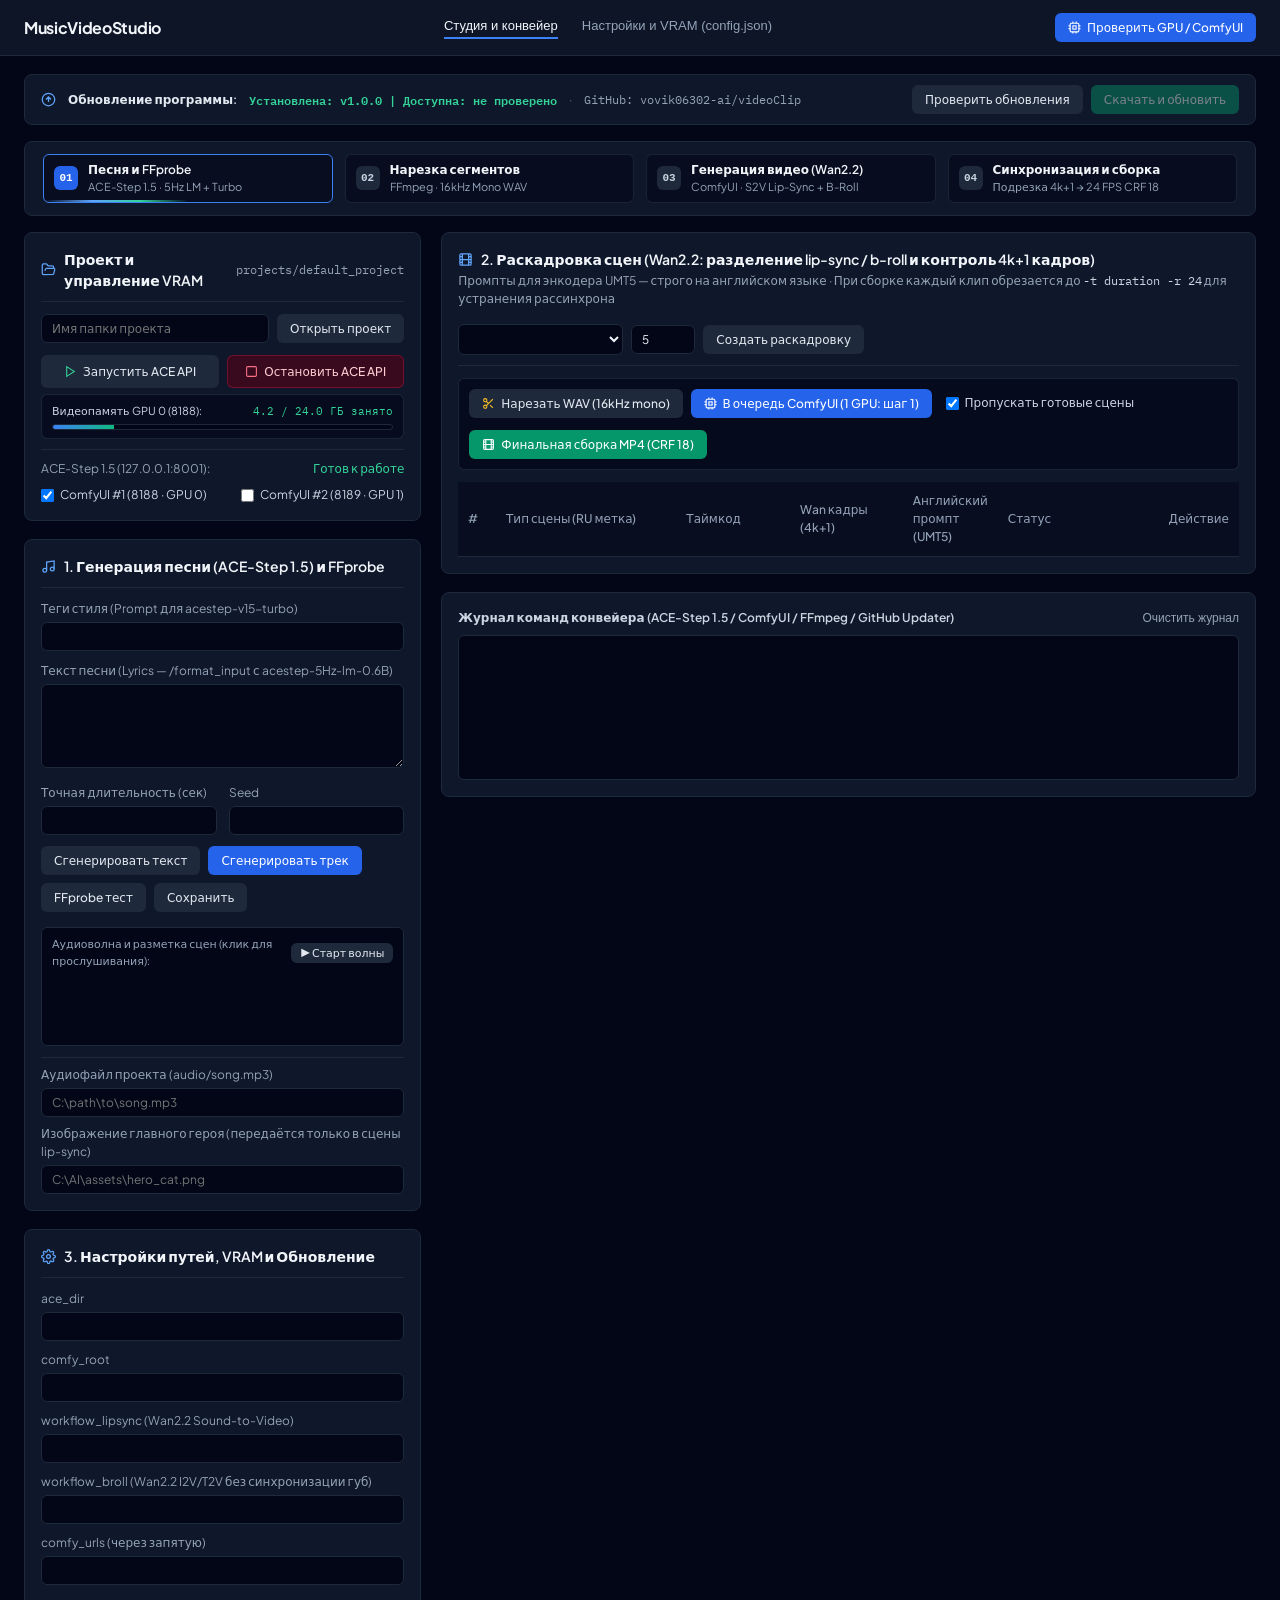
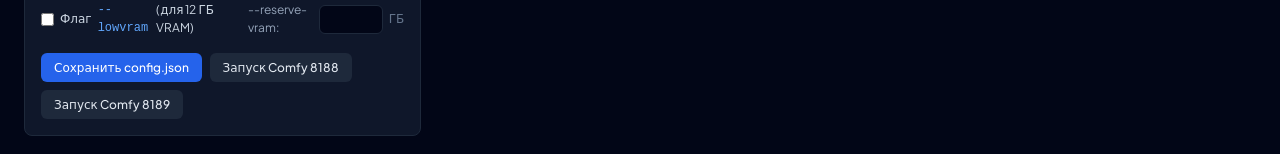
==== commit 4d957af2: "feat: implement animated Studio UI and pipeline monitor Added a real-time pipeline stepper and anima" ====
--- a/web/index.html
+++ b/web/index.html
@@ -57,15 +57,44 @@
       font-variant-numeric: tabular-nums;
     }
 
+    /* Keyframe Animations (Compositor-Friendly) */
+    @keyframes spin {
+      from { transform: rotate(0deg); }
+      to { transform: rotate(360deg); }
+    }
+
+    @keyframes shimmerSlide {
+      0% { transform: translateX(-100%); }
+      100% { transform: translateX(100%); }
+    }
+
+    @keyframes readyFlash {
+      0% { background-color: rgba(16, 185, 129, 0.28); }
+      100% { background-color: transparent; }
+    }
+
+    @keyframes beamFlow {
+      0% { transform: translateX(-100%); }
+      100% { transform: translateX(200%); }
+    }
+
+    .spin-anim {
+      animation: spin 1.1s linear infinite;
+    }
+
     /* Top Header */
     header {
       display: flex;
       align-items: center;
       justify-content: space-between;
       gap: 24px;
-      padding: 14px 24px;
+      padding: 13px 24px;
       background: rgba(15, 23, 42, 0.92);
       border-bottom: 1px solid var(--border);
+      backdrop-filter: blur(8px);
+      position: sticky;
+      top: 0;
+      z-index: 30;
     }
 
     .brand {
@@ -88,7 +117,7 @@
       border: none;
       border-bottom: 2px solid transparent;
       color: var(--text-muted);
-      font-size: 14px;
+      font-size: 13px;
       font-weight: 500;
       padding: 2px 0 4px 0;
       cursor: pointer;
@@ -109,10 +138,10 @@
       max-width: 1440px;
       width: 100%;
       margin: 0 auto;
-      padding: 20px 24px;
+      padding: 18px 24px;
       display: flex;
       flex-direction: column;
-      gap: 20px;
+      gap: 16px;
       flex: 1;
     }
 
@@ -121,12 +150,12 @@
       background: var(--bg-card);
       border: 1px solid var(--border);
       border-radius: 8px;
-      padding: 12px 16px;
+      padding: 10px 16px;
       display: flex;
       flex-wrap: wrap;
       align-items: center;
       justify-content: space-between;
-      gap: 16px;
+      gap: 14px;
     }
 
     .update-left {
@@ -143,11 +172,79 @@
       gap: 8px;
     }
 
-    /* 12-Column Grid (4 Left + 8 Right) */
+    /* Animated Pipeline Stepper */
+    .stepper-bar {
+      background: var(--bg-card);
+      border: 1px solid var(--border);
+      border-radius: 8px;
+      padding: 12px 18px;
+      display: grid;
+      grid-template-columns: repeat(4, 1fr);
+      gap: 12px;
+      align-items: center;
+    }
+
+    .step-node {
+      display: flex;
+      align-items: center;
+      gap: 10px;
+      position: relative;
+      padding: 6px 10px;
+      border-radius: 6px;
+      background: rgba(2, 6, 23, 0.55);
+      border: 1px solid rgba(30, 41, 59, 0.8);
+      overflow: hidden;
+      transition: border-color 0.2s, transform 0.2s;
+    }
+
+    .step-node.active {
+      border-color: #3b82f6;
+    }
+
+    .step-node.done {
+      border-color: rgba(16, 185, 129, 0.55);
+    }
+
+    .step-node.active::after {
+      content: "";
+      position: absolute;
+      bottom: 0;
+      left: 0;
+      width: 50%;
+      height: 2px;
+      background: linear-gradient(90deg, transparent, #60a5fa, #34d399, transparent);
+      animation: beamFlow 1.4s ease-in-out infinite;
+    }
+
+    .step-num {
+      width: 24px;
+      height: 24px;
+      border-radius: 6px;
+      display: flex;
+      align-items: center;
+      justify-content: center;
+      font-size: 11px;
+      font-weight: 700;
+      background: #1e293b;
+      color: var(--text-sub);
+      flex-shrink: 0;
+    }
+
+    .step-node.active .step-num {
+      background: var(--blue);
+      color: #fff;
+    }
+
+    .step-node.done .step-num {
+      background: var(--emerald);
+      color: #fff;
+    }
+
+    /* 12-Column Grid */
     .grid-layout {
       display: grid;
       grid-template-columns: repeat(12, minmax(0, 1fr));
-      gap: 24px;
+      gap: 20px;
       align-items: start;
     }
 
@@ -155,19 +252,22 @@
       grid-column: span 4 / span 4;
       display: flex;
       flex-direction: column;
-      gap: 20px;
+      gap: 18px;
     }
 
     .col-right {
       grid-column: span 8 / span 8;
       display: flex;
       flex-direction: column;
-      gap: 20px;
+      gap: 18px;
     }
 
     @media (max-width: 1100px) {
       .col-left, .col-right {
         grid-column: span 12 / span 12;
+      }
+      .stepper-bar {
+        grid-template-columns: 1fr 1fr;
       }
     }
 
@@ -207,6 +307,51 @@
     .card-subtitle code {
       color: var(--text-sub);
       font-family: 'IBM Plex Mono', monospace;
+    }
+
+    /* Animated VRAM Gauges */
+    .vram-gauge-box {
+      background: rgba(2, 6, 23, 0.65);
+      border: 1px solid rgba(30, 41, 59, 0.9);
+      border-radius: 6px;
+      padding: 8px 10px;
+      margin-top: 6px;
+    }
+
+    .vram-track {
+      width: 100%;
+      height: 6px;
+      background: #020617;
+      border-radius: 999px;
+      overflow: hidden;
+      margin-top: 5px;
+      border: 1px solid #1e293b;
+    }
+
+    .vram-fill {
+      height: 100%;
+      width: 100%;
+      transform-origin: left center;
+      transform: scaleX(0.18);
+      transition: transform 0.45s cubic-bezier(0.16, 1, 0.3, 1), background-color 0.3s;
+      background: linear-gradient(90deg, #3b82f6, #10b981);
+    }
+
+    /* Interactive Audio Waveform Canvas */
+    .waveform-box {
+      background: #020617;
+      border: 1px solid var(--border);
+      border-radius: 6px;
+      padding: 8px 10px;
+      margin-top: 4px;
+    }
+
+    .waveform-canvas {
+      width: 100%;
+      height: 64px;
+      display: block;
+      cursor: pointer;
+      border-radius: 4px;
     }
 
     /* Form Controls */
@@ -259,9 +404,13 @@
       border: 1px solid transparent;
       cursor: pointer;
       white-space: nowrap;
-      transition: background-color 0.15s, opacity 0.15s;
+      transition: background-color 0.15s, transform 0.12s cubic-bezier(0.16, 1, 0.3, 1), opacity 0.15s;
       color: var(--text-main);
       font-family: inherit;
+    }
+
+    .btn:active:not(:disabled) {
+      transform: scale(0.97);
     }
 
     .btn:disabled {
@@ -320,7 +469,7 @@
       margin-bottom: 12px;
     }
 
-    /* Table */
+    /* Table & Scene Row Shimmer / Flash Animations */
     .table-wrap {
       overflow-x: auto;
     }
@@ -345,11 +494,30 @@
 
     tbody tr {
       border-bottom: 1px solid rgba(30, 41, 59, 0.7);
+      position: relative;
       transition: background-color 0.15s;
     }
 
     tbody tr:hover {
-      background: rgba(30, 41, 59, 0.3);
+      background: rgba(30, 41, 59, 0.35);
+    }
+
+    tbody tr.row-rendering {
+      background: rgba(37, 99, 235, 0.08);
+      overflow: hidden;
+    }
+
+    tbody tr.row-rendering td:first-child::before {
+      content: "";
+      position: absolute;
+      inset: 0;
+      background: linear-gradient(90deg, transparent, rgba(59, 130, 246, 0.14), transparent);
+      animation: shimmerSlide 1.6s infinite;
+      pointer-events: none;
+    }
+
+    tbody tr.row-flash {
+      animation: readyFlash 0.6s ease-out;
     }
 
     td {
@@ -359,22 +527,74 @@
 
     .status-ready {
       color: var(--emerald-text);
-      font-weight: 500;
+      font-weight: 600;
     }
 
     .status-render {
       color: var(--amber-text);
-      font-weight: 500;
+      font-weight: 600;
     }
 
     .status-error {
       color: #f87171;
-      font-weight: 500;
+      font-weight: 600;
     }
 
     .status-wait {
       color: var(--text-muted);
       font-weight: 500;
+    }
+
+    /* Scene Progress Mini-Bar */
+    .scene-progress-track {
+      width: 100%;
+      height: 3px;
+      background: #020617;
+      border-radius: 4px;
+      overflow: hidden;
+      margin-top: 4px;
+    }
+
+    .scene-progress-fill {
+      height: 100%;
+      width: 100%;
+      transform-origin: left center;
+      transition: transform 0.3s ease;
+    }
+
+    /* Modal Video Preview */
+    .modal-backdrop {
+      position: fixed;
+      inset: 0;
+      background: rgba(2, 6, 23, 0.82);
+      backdrop-filter: blur(6px);
+      display: flex;
+      align-items: center;
+      justify-content: center;
+      z-index: 60;
+      opacity: 0;
+      pointer-events: none;
+      transition: opacity 0.18s cubic-bezier(0.16, 1, 0.3, 1);
+    }
+
+    .modal-backdrop.open {
+      opacity: 1;
+      pointer-events: auto;
+    }
+
+    .modal-card {
+      background: var(--bg-card);
+      border: 1px solid #334155;
+      border-radius: 10px;
+      width: 92%;
+      max-width: 760px;
+      padding: 16px;
+      transform: scale(0.95);
+      transition: transform 0.18s cubic-bezier(0.16, 1, 0.3, 1);
+    }
+
+    .modal-backdrop.open .modal-card {
+      transform: scale(1);
     }
 
     /* Logs */
@@ -383,7 +603,7 @@
       border: 1px solid var(--border);
       border-radius: 6px;
       padding: 12px;
-      height: 155px;
+      height: 145px;
       overflow-y: auto;
       font-family: 'IBM Plex Mono', Consolas, monospace;
       font-size: 12px;
@@ -443,11 +663,43 @@
       </div>
     </section>
 
+    <!-- 4-Stage Animated Pipeline Stepper -->
+    <section class="stepper-bar">
+      <div id="stepNode1" class="step-node active">
+        <div class="step-num mono">01</div>
+        <div>
+          <div style="font-size: 12px; font-weight: 600; color: var(--text-main);">Песня и FFprobe</div>
+          <div style="font-size: 11px; color: var(--text-muted);">ACE-Step 1.5 · 5Hz LM + Turbo</div>
+        </div>
+      </div>
+      <div id="stepNode2" class="step-node">
+        <div class="step-num mono">02</div>
+        <div>
+          <div style="font-size: 12px; font-weight: 600; color: var(--text-main);">Нарезка сегментов</div>
+          <div style="font-size: 11px; color: var(--text-muted);">FFmpeg · 16kHz Mono WAV</div>
+        </div>
+      </div>
+      <div id="stepNode3" class="step-node">
+        <div class="step-num mono">03</div>
+        <div>
+          <div style="font-size: 12px; font-weight: 600; color: var(--text-main);">Генерация видео (Wan2.2)</div>
+          <div style="font-size: 11px; color: var(--text-muted);">ComfyUI · S2V Lip-Sync + B-Roll</div>
+        </div>
+      </div>
+      <div id="stepNode4" class="step-node">
+        <div class="step-num mono">04</div>
+        <div>
+          <div style="font-size: 12px; font-weight: 600; color: var(--text-main);">Синхронизация и сборка</div>
+          <div style="font-size: 11px; color: var(--text-muted);">Подрезка 4k+1 → 24 FPS CRF 18</div>
+        </div>
+      </div>
+    </section>
+
     <!-- Main 12-Column Grid -->
     <div class="grid-layout">
       <!-- Left Column (4 cols) -->
       <div class="col-left">
-        <!-- Project & VRAM Control -->
+        <!-- Project & VRAM Control with Animated Gauges -->
         <section class="card">
           <div class="card-header">
             <h2 class="card-title">
@@ -479,7 +731,18 @@
             </button>
           </div>
 
-          <div style="margin-top: 12px; padding-top: 12px; border-top: 1px solid var(--border); font-size: 12px; color: var(--text-muted); display: flex; flex-direction: column; gap: 8px;">
+          <!-- Animated VRAM Gauges -->
+          <div class="vram-gauge-box">
+            <div style="display: flex; align-items: center; justify-content: space-between; font-size: 11px;">
+              <span style="color: var(--text-sub);">Видеопамять GPU 0 (8188):</span>
+              <span id="vramText0" class="mono" style="color: var(--emerald-text);">4.2 / 24.0 ГБ занято</span>
+            </div>
+            <div class="vram-track">
+              <div id="vramFill0" class="vram-fill" style="transform: scaleX(0.18);"></div>
+            </div>
+          </div>
+
+          <div style="margin-top: 10px; padding-top: 10px; border-top: 1px solid var(--border); font-size: 12px; color: var(--text-muted); display: flex; flex-direction: column; gap: 8px;">
             <div style="display: flex; align-items: center; justify-content: space-between;">
               <span>ACE-Step 1.5 (127.0.0.1:8001):</span>
               <span id="aceStatusLabel" style="color: var(--emerald-text); font-weight: 500;">Готов к работе</span>
@@ -497,7 +760,7 @@
           </div>
         </section>
 
-        <!-- 1. Song Generation & FFprobe -->
+        <!-- 1. Song Generation, FFprobe & Interactive Waveform -->
         <section class="card">
           <div class="card-header">
             <h2 class="card-title">
@@ -508,7 +771,7 @@
             </h2>
           </div>
 
-          <div style="display: flex; flex-direction: column; gap: 12px;">
+          <div style="display: flex; flex-direction: column; gap: 11px;">
             <div>
               <label class="field-label">Теги стиля (Prompt для acestep-v15-turbo)</label>
               <input type="text" id="songPrompt" />
@@ -522,7 +785,7 @@
             <div style="display: grid; grid-template-columns: 1fr 1fr; gap: 12px;">
               <div>
                 <label class="field-label">Точная длительность (сек)</label>
-                <input type="number" step="0.05" id="songDuration" class="mono" />
+                <input type="number" step="0.05" id="songDuration" class="mono" onchange="drawWaveform()" />
               </div>
               <div>
                 <label class="field-label">Seed</label>
@@ -537,7 +800,16 @@
               <button class="btn btn-secondary" onclick="saveSongParams()">Сохранить</button>
             </div>
 
-            <div style="padding-top: 10px; border-top: 1px solid var(--border); display: flex; flex-direction: column; gap: 8px;">
+            <!-- Interactive Audio Waveform Timeline with Scene Slice Markers -->
+            <div class="waveform-box">
+              <div style="display: flex; align-items: center; justify-content: space-between; font-size: 11px; margin-bottom: 4px;">
+                <span style="color: var(--text-muted);">Аудиоволна и разметка сцен (клик для прослушивания):</span>
+                <button class="btn btn-secondary" style="padding: 2px 8px; font-size: 11px;" onclick="toggleWavePlay()" id="wavePlayBtn">▶ Старт волны</button>
+              </div>
+              <canvas id="waveformCanvas" class="waveform-canvas" width="420" height="64"></canvas>
+            </div>
+
+            <div style="padding-top: 8px; border-top: 1px solid var(--border); display: flex; flex-direction: column; gap: 8px;">
               <div>
                 <label class="field-label">Аудиофайл проекта (audio/song.mp3)</label>
                 <input type="text" id="songPath" class="mono" placeholder="C:\path\to\song.mp3" />
@@ -669,8 +941,8 @@
                   <th style="width: 115px;">Таймкод</th>
                   <th style="width: 115px;">Wan кадры (4k+1)</th>
                   <th>Английский промпт (UMT5)</th>
-                  <th style="width: 85px;">Статус</th>
-                  <th style="width: 125px; text-align: right;">Действие</th>
+                  <th style="width: 90px;">Статус</th>
+                  <th style="width: 155px; text-align: right;">Действие</th>
                 </tr>
               </thead>
               <tbody id="storyboardBody"></tbody>
@@ -694,15 +966,161 @@
     </div>
   </main>
 
+  <!-- Video Preview Modal -->
+  <div id="videoModal" class="modal-backdrop" onclick="closePreviewModal(event)">
+    <div class="modal-card" onclick="event.stopPropagation()">
+      <div style="display: flex; align-items: center; justify-content: space-between; margin-bottom: 10px;">
+        <span id="modalTitle" style="font-weight: 600; font-size: 14px;">Предпросмотр сцены</span>
+        <button class="btn btn-secondary" style="padding: 4px 10px;" onclick="closePreviewModal()">Закрыть</button>
+      </div>
+      <video id="modalVideoPlayer" controls autoplay loop style="width: 100%; border-radius: 6px; background: #000; max-height: 440px;"></video>
+      <div id="modalSubInfo" class="mono" style="margin-top: 8px; font-size: 11px; color: var(--text-muted);"></div>
+    </div>
+  </div>
+
   <script>
     let sceneTypesMap = {};
     let currentVersion = "1.0.0";
     let latestUpdateInfo = null;
     let localLogCleared = false;
+    let currentStoryboard = [];
+    let wavePlaying = false;
+    let wavePlayhead = 0;
+    let waveAnimId = null;
 
     function scrollToSection(id) {
       const el = document.getElementById(id);
       if (el) el.scrollIntoView({ behavior: "smooth" });
+    }
+
+    function setActivePipelineStage(stageNum) {
+      for (let i = 1; i <= 4; i++) {
+        const node = document.getElementById(`stepNode${i}`);
+        if (!node) continue;
+        node.classList.remove("active", "done");
+        if (i < stageNum) node.classList.add("done");
+        else if (i === stageNum) node.classList.add("active");
+      }
+    }
+
+    function setVramGauge(fraction, textLabel, isHigh = false) {
+      const fill = document.getElementById("vramFill0");
+      const txt = document.getElementById("vramText0");
+      if (fill) {
+        const clamped = Math.max(0.04, Math.min(1, fraction));
+        fill.style.transform = `scaleX(${clamped})`;
+        fill.style.background = isHigh
+          ? "linear-gradient(90deg, #f59e0b, #ef4444)"
+          : "linear-gradient(90deg, #3b82f6, #10b981)";
+      }
+      if (txt && textLabel) txt.textContent = textLabel;
+    }
+
+    function drawWaveform() {
+      const canvas = document.getElementById("waveformCanvas");
+      if (!canvas) return;
+      const ctx = canvas.getContext("2d");
+      const w = canvas.width;
+      const h = canvas.height;
+      ctx.clearRect(0, 0, w, h);
+
+      const totalDur = Math.max(5, Number(document.getElementById("songDuration").value || 30));
+
+      // Draw scene blocks background
+      currentStoryboard.forEach((sc, idx) => {
+        const x0 = (Number(sc.start) / totalDur) * w;
+        const x1 = (Number(sc.end) / totalDur) * w;
+        ctx.fillStyle = sc.type === "lip-sync"
+          ? "rgba(37, 99, 235, 0.16)"
+          : sc.type === "action"
+          ? "rgba(245, 158, 11, 0.14)"
+          : "rgba(16, 185, 129, 0.12)";
+        ctx.fillRect(x0, 0, Math.max(2, x1 - x0 - 1), h);
+
+        // Scene divider line
+        ctx.strokeStyle = "rgba(148, 163, 184, 0.35)";
+        ctx.beginPath();
+        ctx.moveTo(x0, 0);
+        ctx.lineTo(x0, h);
+        ctx.stroke();
+
+        // Scene number tag
+        ctx.fillStyle = "#94a3b8";
+        ctx.font = "10px IBM Plex Mono, monospace";
+        ctx.fillText(`#${String(idx + 1).padStart(2, "0")}`, x0 + 4, 12);
+      });
+
+      // Draw synthetic waveform bars
+      const bars = 96;
+      const barWidth = w / bars;
+      for (let i = 0; i < bars; i++) {
+        const t = i / bars;
+        const amp = (0.28 + 0.55 * Math.abs(Math.sin(i * 0.43) * Math.cos(i * 0.19))) * (h * 0.72);
+        const x = i * barWidth;
+        const y = (h - amp) / 2 + 4;
+        const played = t <= wavePlayhead;
+        ctx.fillStyle = played ? "#60a5fa" : "#334155";
+        ctx.fillRect(x + 1, y, Math.max(1.5, barWidth - 2), amp);
+      }
+
+      // Draw animated playhead
+      const px = wavePlayhead * w;
+      ctx.strokeStyle = "#34d399";
+      ctx.lineWidth = 2;
+      ctx.beginPath();
+      ctx.moveTo(px, 0);
+      ctx.lineTo(px, h);
+      ctx.stroke();
+    }
+
+    function toggleWavePlay() {
+      const btn = document.getElementById("wavePlayBtn");
+      wavePlaying = !wavePlaying;
+      btn.textContent = wavePlaying ? "⏸ Пауза" : "▶ Старт волны";
+      if (wavePlaying) {
+        const step = () => {
+          if (!wavePlaying) return;
+          wavePlayhead += 0.0035;
+          if (wavePlayhead > 1) wavePlayhead = 0;
+          drawWaveform();
+          waveAnimId = requestAnimationFrame(step);
+        };
+        waveAnimId = requestAnimationFrame(step);
+      } else if (waveAnimId) {
+        cancelAnimationFrame(waveAnimId);
+      }
+    }
+
+    document.addEventListener("DOMContentLoaded", () => {
+      const canvas = document.getElementById("waveformCanvas");
+      if (canvas) {
+        canvas.addEventListener("click", (e) => {
+          const rect = canvas.getBoundingClientRect();
+          wavePlayhead = Math.max(0, Math.min(1, (e.clientX - rect.left) / rect.width));
+          drawWaveform();
+        });
+      }
+    });
+
+    function openPreviewModal(sceneId) {
+      const sc = currentStoryboard.find(s => Number(s.id) === Number(sceneId));
+      if (!sc) return;
+      const modal = document.getElementById("videoModal");
+      const player = document.getElementById("modalVideoPlayer");
+      document.getElementById("modalTitle").textContent =
+        `Сцена #${String(sc.id).padStart(2, "0")} (${sc.type}) — ${Number(sc.start).toFixed(2)}s – ${Number(sc.end).toFixed(2)}s`;
+      document.getElementById("modalSubInfo").textContent = sc.prompt || "";
+      if (sc.clip_path) {
+        player.src = `/api/media?path=${encodeURIComponent(sc.clip_path)}`;
+      }
+      modal.classList.add("open");
+    }
+
+    function closePreviewModal() {
+      const modal = document.getElementById("videoModal");
+      const player = document.getElementById("modalVideoPlayer");
+      player.pause();
+      modal.classList.remove("open");
     }
 
     function updateGpuLabel() {
@@ -816,7 +1234,9 @@
         });
       }
 
-      renderStoryboardTable(st.storyboard || [], cfg.fps || 24);
+      currentStoryboard = st.storyboard || [];
+      renderStoryboardTable(currentStoryboard, cfg.fps || 24);
+      drawWaveform();
 
       if (!localLogCleared) {
         const logEl = document.getElementById("logBox");
@@ -831,6 +1251,8 @@
 
       storyboard.forEach(scene => {
         const tr = document.createElement("tr");
+        if (scene.status === "рендер") tr.classList.add("row-rendering");
+
         const dur = Number(scene.duration || 5);
         const frames = calcWanFrames(dur, fps);
         const rawWanDur = (frames / fps).toFixed(3);
@@ -848,6 +1270,13 @@
         const subHint = scene.type === "lip-sync"
           ? "Герой + WAV вокал -> S2V"
           : "Без портрета героя · звук 0.0";
+
+        const progressScale = scene.status === "готово" ? 1 : scene.status === "рендер" ? 0.6 : 0.08;
+        const progressColor = scene.status === "готово" ? "#10b981" : scene.status === "рендер" ? "#3b82f6" : "#334155";
+
+        const previewBtn = (scene.status === "готово" && scene.clip_path)
+          ? `<button class="btn btn-secondary" style="padding: 4px 8px;" onclick="openPreviewModal(${scene.id})" title="Просмотр готового клипа">▶</button>`
+          : "";
 
         tr.innerHTML = `
           <td class="mono" style="color: var(--text-muted);">${sidPad}</td>
@@ -860,6 +1289,9 @@
           <td class="mono" style="color: var(--text-sub);">
             <div>${Number(scene.start).toFixed(2)}s – ${Number(scene.end).toFixed(2)}s</div>
             <div style="color: var(--text-dim);">Длит.: ${dur.toFixed(2)}s</div>
+            <div class="scene-progress-track">
+              <div class="scene-progress-fill" style="transform: scaleX(${progressScale}); background: ${progressColor};"></div>
+            </div>
           </td>
           <td class="mono">
             <div style="color: var(--text-main);">${frames} кадр.</div>
@@ -870,9 +1302,10 @@
                    onchange="updateScene(${scene.id}, null, this.value)" />
           </td>
           <td class="${statusClass}">${scene.status || "ожидание"}</td>
-          <td style="text-align: right;">
+          <td style="text-align: right; display: flex; justify-content: flex-end; gap: 6px;">
+            ${previewBtn}
             <button class="btn btn-secondary" style="padding: 4px 10px;" onclick="renderSingleScene(${scene.id})">
-              ↻ Пересоздать
+              <span class="${scene.status === "рендер" ? "spin-anim" : ""}" style="display:inline-block;">↻</span> Пересоздать
             </button>
           </td>
         `;
@@ -889,6 +1322,8 @@
 
     async function startAce() {
       localLogCleared = false;
+      setActivePipelineStage(1);
+      setVramGauge(0.28, "6.8 / 24.0 ГБ занято (ACE-Step 1.5)");
       document.getElementById("aceStatusLabel").textContent = "Онлайн (модель в VRAM)";
       document.getElementById("aceStatusLabel").style.color = "#34d399";
       await api("/api/ace/start", "POST", {});
@@ -897,6 +1332,7 @@
 
     async function stopAce() {
       localLogCleared = false;
+      setVramGauge(0.06, "1.4 / 24.0 ГБ (VRAM освобождена)");
       document.getElementById("aceStatusLabel").textContent = "Остановлен (VRAM свободна)";
       document.getElementById("aceStatusLabel").style.color = "#64748b";
       await api("/api/ace/stop", "POST", {});
@@ -906,10 +1342,15 @@
     async function checkGpu() {
       localLogCleared = false;
       const res = await api("/api/gpu_status");
-      if (res.servers) {
+      if (res.servers && res.servers.length > 0) {
         const urls = res.servers.map(s => s.url);
         document.getElementById("gpu0Check").checked = urls.some(u => u.includes("8188"));
         document.getElementById("gpu1Check").checked = urls.some(u => u.includes("8189"));
+        const s0 = res.servers[0];
+        if (s0.vram_total_gb > 0) {
+          const used = Math.max(0.5, (s0.vram_total_gb - s0.vram_free_gb)).toFixed(1);
+          setVramGauge(used / s0.vram_total_gb, `${used} / ${s0.vram_total_gb} ГБ (${s0.gpu_name})`);
+        }
         updateGpuLabel();
       }
       await refreshState();
@@ -929,6 +1370,7 @@
 
     async function setAudioFile() {
       localLogCleared = false;
+      setActivePipelineStage(1);
       const path = document.getElementById("songPath").value.trim();
       if (!path) return;
       await api("/api/song/set_file", "POST", { path });
@@ -937,6 +1379,7 @@
 
     async function generateLyrics() {
       localLogCleared = false;
+      setActivePipelineStage(1);
       await api("/api/song/generate_lyrics", "POST", {
         prompt: document.getElementById("songPrompt").value,
         lyrics: document.getElementById("songLyrics").value
@@ -946,6 +1389,8 @@
 
     async function generateSong() {
       localLogCleared = false;
+      setActivePipelineStage(1);
+      setVramGauge(0.42, "10.1 / 24.0 ГБ (Генерация трека ACE-Step)");
       await api("/api/song/generate_audio", "POST", {
         prompt: document.getElementById("songPrompt").value,
         lyrics: document.getElementById("songLyrics").value,
@@ -975,18 +1420,23 @@
 
     async function sliceAudio() {
       localLogCleared = false;
+      setActivePipelineStage(2);
       await api("/api/audio/slice", "POST", {});
       await refreshState();
     }
 
     async function renderSingleScene(id) {
       localLogCleared = false;
+      setActivePipelineStage(3);
+      setVramGauge(0.84, "20.2 / 24.0 ГБ (Рендер Wan2.2 в ComfyUI)", true);
       await api("/api/comfy/render_scene", "POST", { id });
       await refreshState();
     }
 
     async function queueAllScenes() {
       localLogCleared = false;
+      setActivePipelineStage(3);
+      setVramGauge(0.88, "21.1 / 24.0 ГБ (Очередь Wan2.2 в ComfyUI)", true);
       const skip = document.getElementById("skipCompletedCheck").checked;
       await api("/api/comfy/queue_all", "POST", { skip_completed: skip });
       await refreshState();
@@ -994,6 +1444,7 @@
 
     async function assembleVideo() {
       localLogCleared = false;
+      setActivePipelineStage(4);
       await api("/api/video/assemble", "POST", { output_name: "final_music_video.mp4" });
       await refreshState();
     }
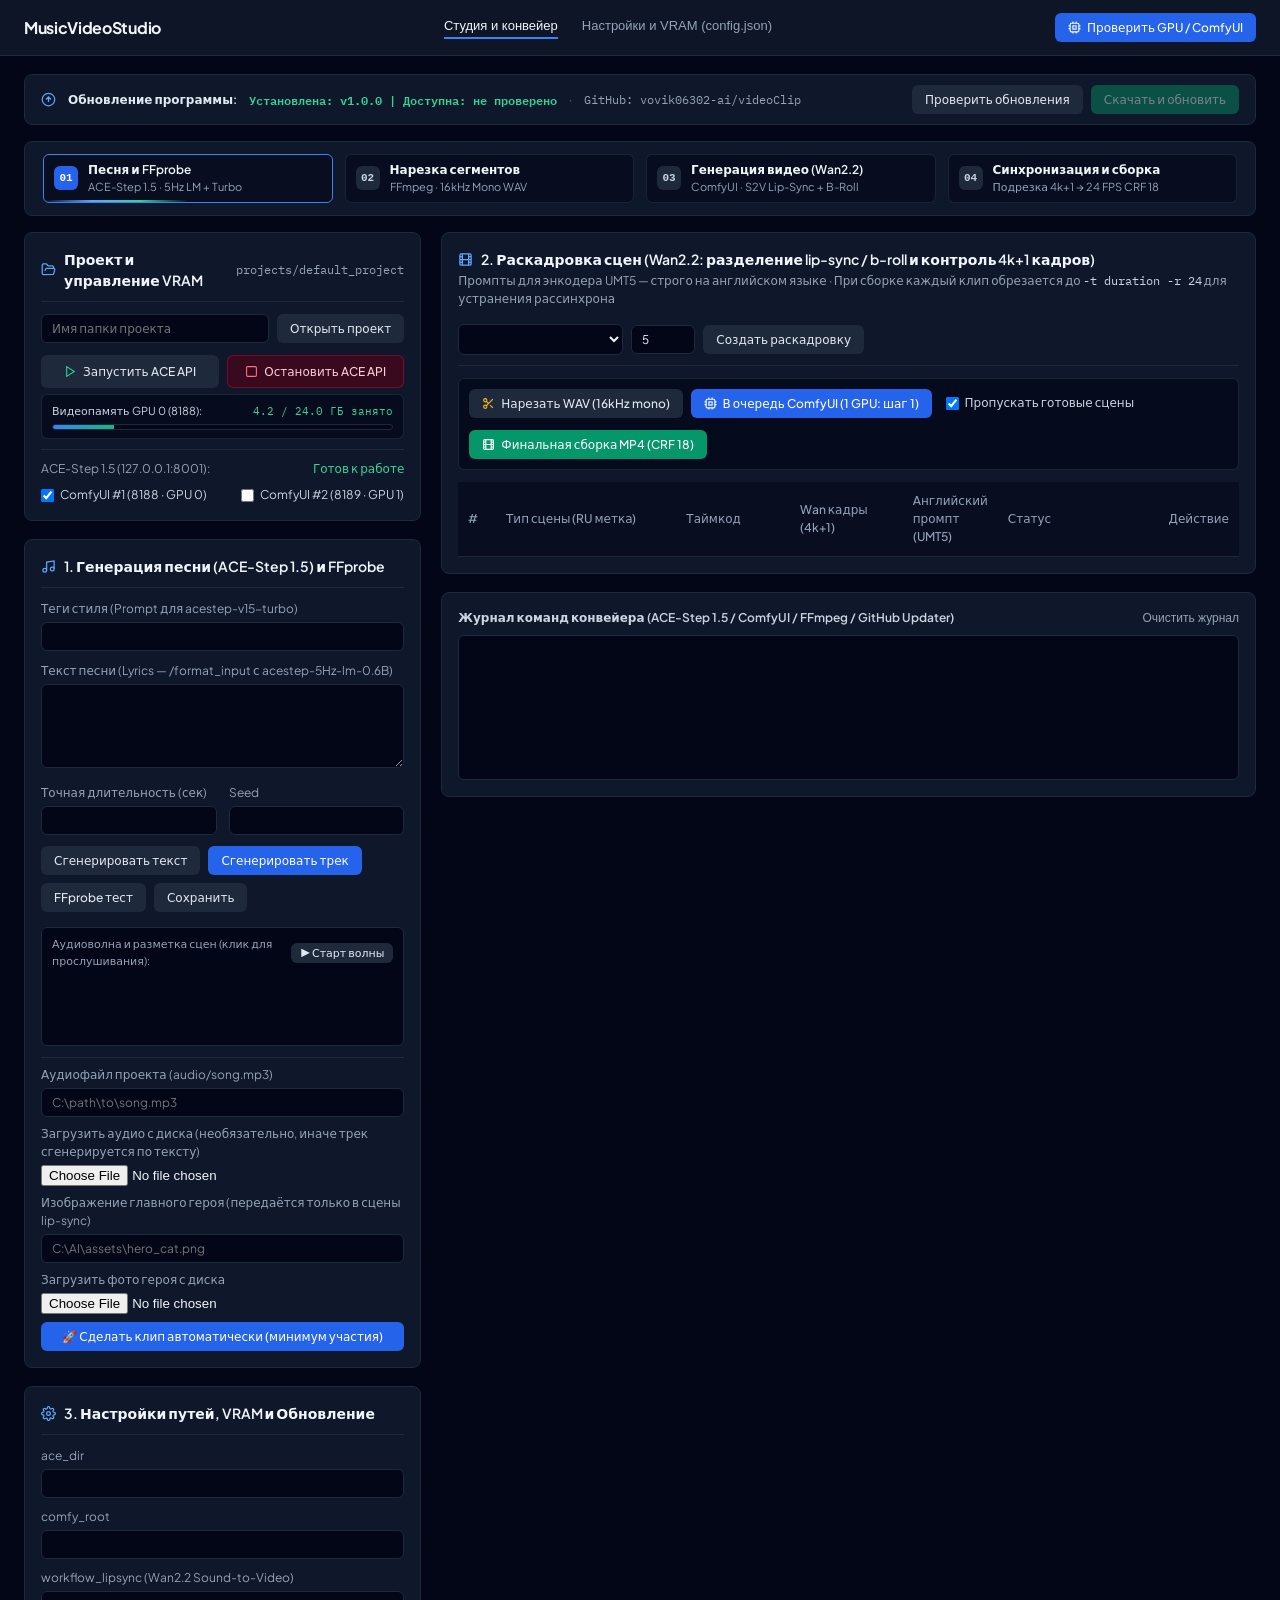
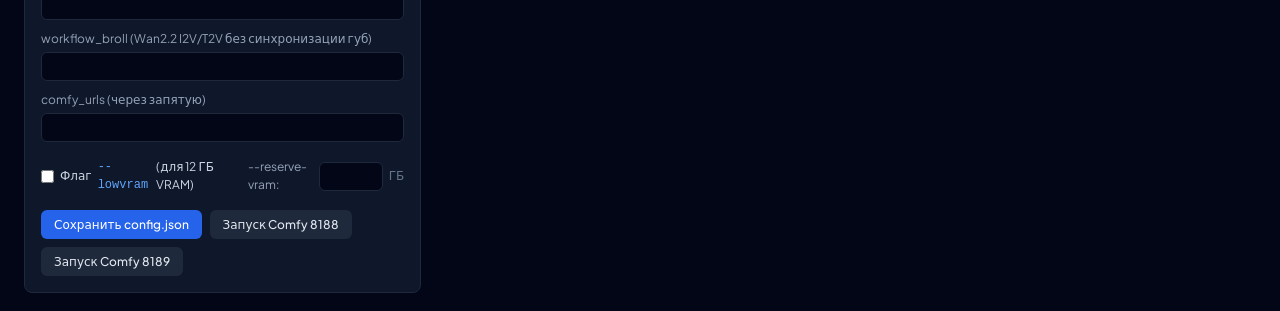
==== commit 49a60830: "Add one-click auto pipeline for minimal user intervention - core.py: Added `run_auto_pipeline` metho" ====
--- a/web/index.html
+++ b/web/index.html
@@ -815,8 +815,20 @@
                 <input type="text" id="songPath" class="mono" placeholder="C:\path\to\song.mp3" />
               </div>
               <div>
+                <label class="field-label">Загрузить аудио с диска (необязательно, иначе трек сгенерируется по тексту)</label>
+                <input type="file" id="audioFileInput" accept=".mp3,.wav,.ogg,.flac,.m4a,.aac,audio/*" onchange="uploadSongAudio(this)" />
+              </div>
+              <div>
                 <label class="field-label">Изображение главного героя (передаётся только в сцены lip-sync)</label>
                 <input type="text" id="heroImage" class="mono" placeholder="C:\AI\assets\hero_cat.png" onchange="saveSongParams()" />
+              </div>
+              <div>
+                <label class="field-label">Загрузить фото героя с диска</label>
+                <input type="file" id="heroFileInput" accept="image/png,image/jpeg,image/webp" onchange="uploadHeroImage(this)" />
+              </div>
+              <div style="display: flex; align-items: center; gap: 10px;">
+                <img id="heroPreview" alt="" style="display:none; max-height: 72px; max-width: 120px; border-radius: 6px; border: 1px solid var(--border);" />
+                <button class="btn btn-primary" style="width: 100%;" onclick="runAutoPipeline()" title="Текст песни + фото → готовый клип без лишних шагов">🚀 Сделать клип автоматически (минимум участия)</button>
               </div>
             </div>
           </div>
@@ -1377,6 +1389,68 @@
       await refreshState(true);
     }
 
+    function readFileAsBase64(file) {
+      return new Promise((resolve, reject) => {
+        const reader = new FileReader();
+        reader.onload = () => resolve(String(reader.result));
+        reader.onerror = reject;
+        reader.readAsDataURL(file);
+      });
+    }
+
+    async function uploadHeroImage(inputEl) {
+      const file = inputEl.files && inputEl.files[0];
+      if (!file) return;
+      try {
+        const b64 = await readFileAsBase64(file);
+        const res = await api("/api/upload/hero_image", "POST", { file_base64: b64, filename: file.name });
+        if (res && res.ok) {
+          document.getElementById("heroImage").value = res.hero_image || "";
+          const prev = document.getElementById("heroPreview");
+          prev.src = `/api/media?path=${encodeURIComponent(res.hero_image)}`;
+          prev.style.display = "inline-block";
+        }
+      } catch (e) {
+        console.error(e);
+      }
+      await refreshState();
+    }
+
+    async function uploadSongAudio(inputEl) {
+      const file = inputEl.files && inputEl.files[0];
+      if (!file) return;
+      try {
+        const b64 = await readFileAsBase64(file);
+        const res = await api("/api/upload/song_audio", "POST", { file_base64: b64, filename: file.name });
+        if (res && res.ok) {
+          document.getElementById("songPath").value = res.song_path || "";
+        }
+      } catch (e) {
+        console.error(e);
+      }
+      await refreshState(true);
+    }
+
+    async function runAutoPipeline() {
+      localLogCleared = false;
+      setActivePipelineStage(1);
+      // Сохраняем текущие параметры песни (текст, промпт, seed) перед запуском
+      await saveSongParams();
+      const payload = {
+        prompt: document.getElementById("songPrompt").value,
+        lyrics: document.getElementById("songLyrics").value,
+        duration: Number(document.getElementById("songDuration").value || 30),
+        seed: Number(document.getElementById("songSeed").value || 42),
+        preset: document.getElementById("presetSelect") ? document.getElementById("presetSelect").value : "cyber_cat",
+        scene_duration: Number(document.getElementById("sceneDurationInput") ? (document.getElementById("sceneDurationInput").value || 0) : 0) || null,
+        hero_image: document.getElementById("heroImage").value.trim(),
+        audio_path: document.getElementById("songPath").value.trim()
+      };
+      const res = await api("/api/pipeline/auto", "POST", payload);
+      if (res && res.message) console.log(res.message);
+      await refreshState();
+    }
+
     async function generateLyrics() {
       localLogCleared = false;
       setActivePipelineStage(1);
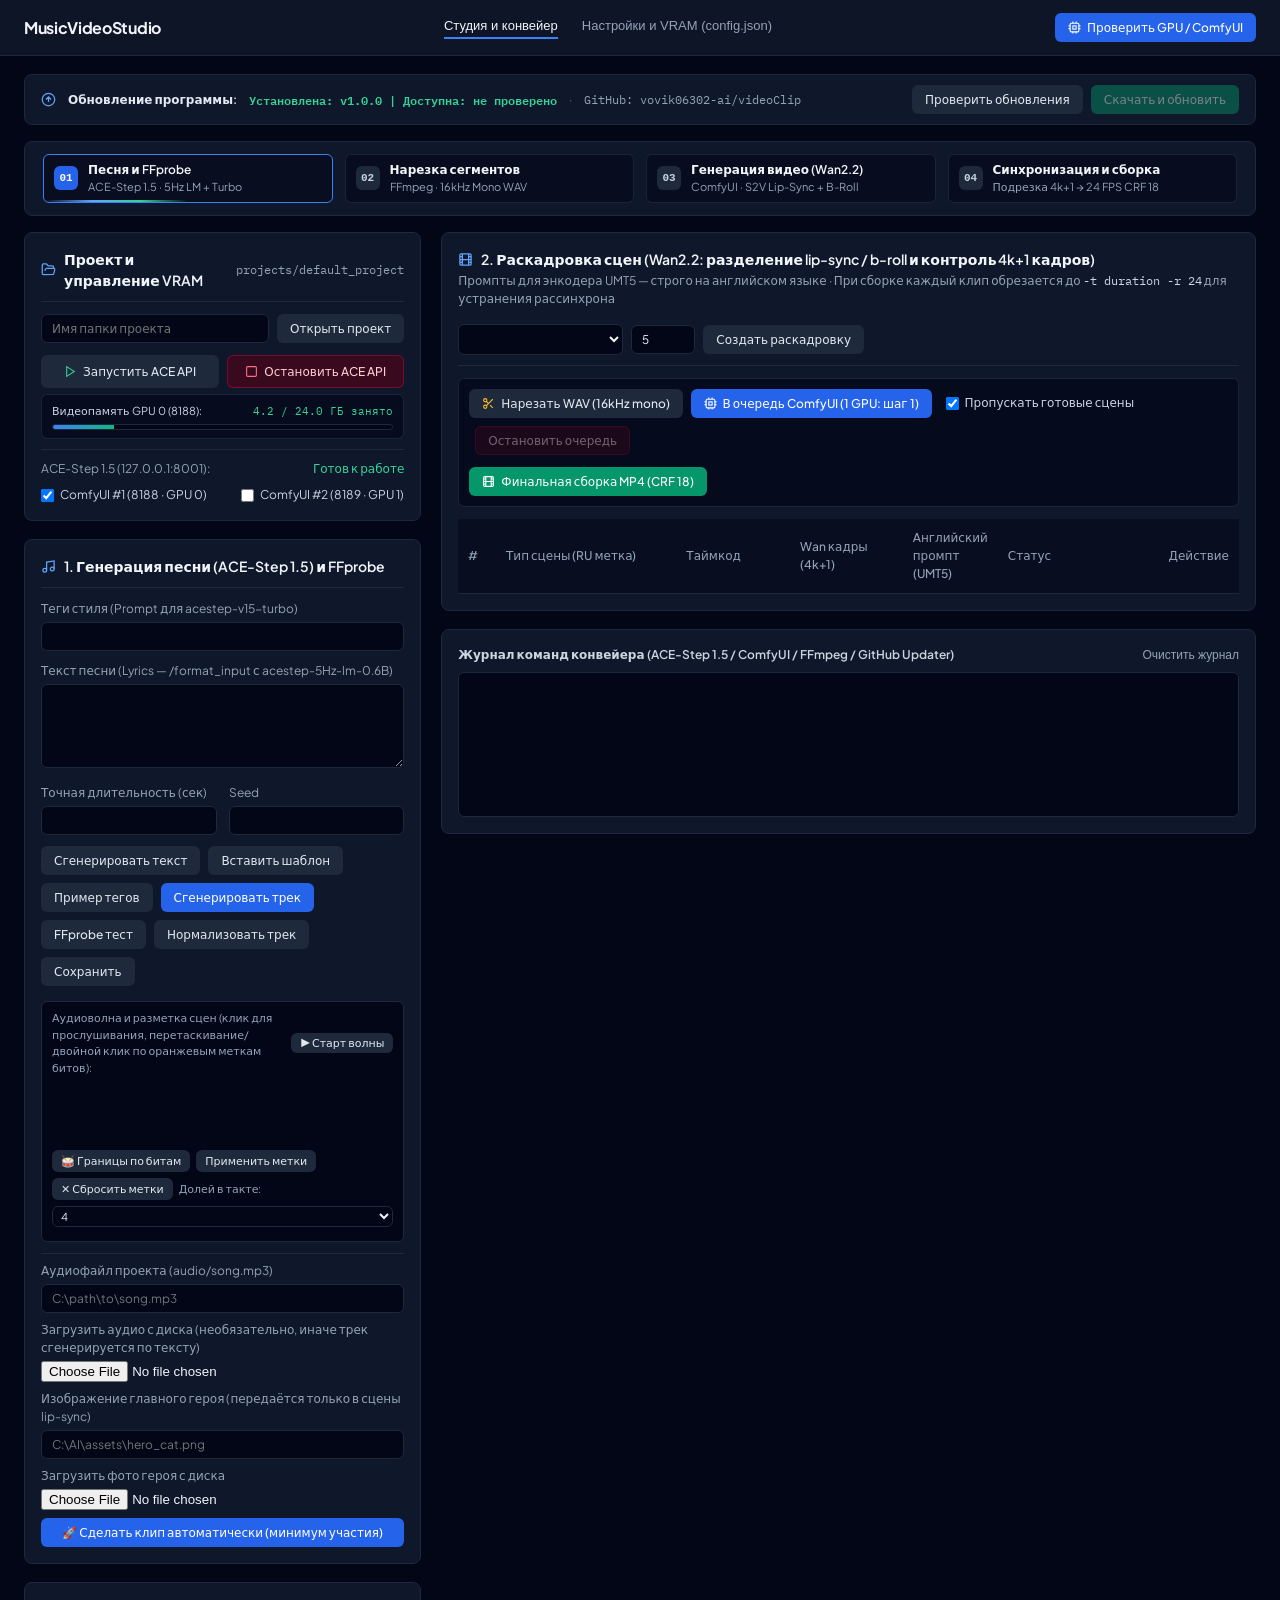
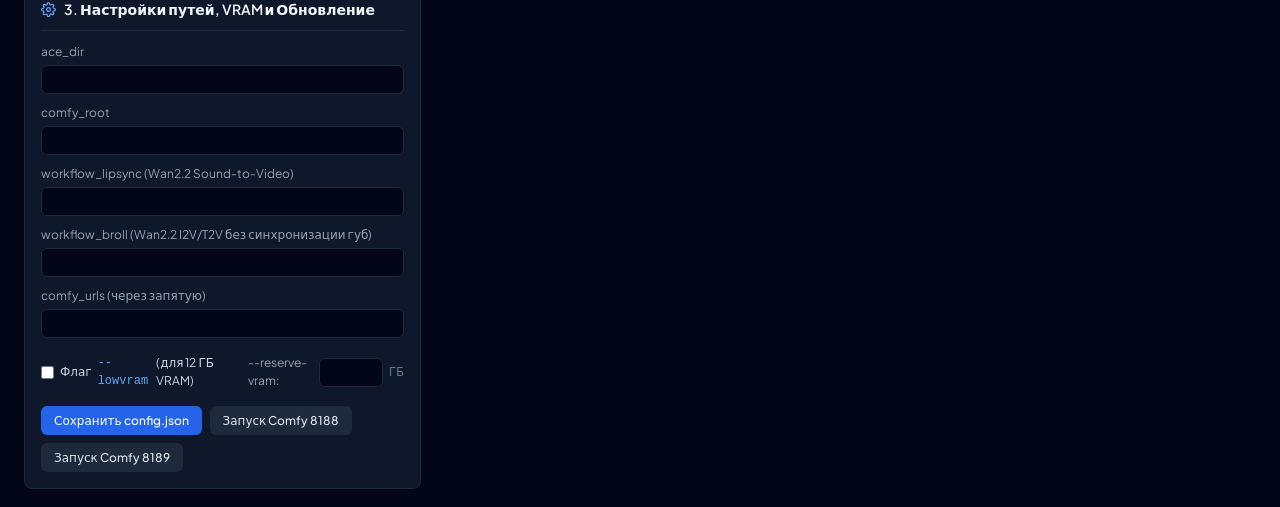
==== commit 6e6e1d98: "Add beat detection, audio normalization, and queue cancellation features - core.py: Implemented dete" ====
--- a/web/index.html
+++ b/web/index.html
@@ -795,18 +795,31 @@
 
             <div style="display: flex; flex-wrap: wrap; gap: 8px;">
               <button class="btn btn-secondary" onclick="generateLyrics()">Сгенерировать текст</button>
+              <button class="btn btn-secondary" onclick="insertLyricsTemplate()" title="Вставляет структуру [Verse] / [Pre-Chorus] / [Chorus] — ACE-Step лучше держит форму песни">Вставить шаблон</button>
+              <button class="btn btn-secondary" onclick="applyTagExample()" title="Формат тегов, который лучше всего понимает ACE-Step: [Genre, Mood, Instruments, BPM, Vocal]">Пример тегов</button>
               <button class="btn btn-primary" onclick="generateSong()">Сгенерировать трек</button>
               <button class="btn btn-secondary" onclick="setAudioFile()">FFprobe тест</button>
+              <button class="btn btn-secondary" id="normalizeBtn" onclick="normalizeTrack()" title="ffmpeg loudnorm I=-14 LUFS, TP=-1.5 dBTP: сохранит song_norm.mp3, оригинал не перезаписывается">Нормализовать трек</button>
               <button class="btn btn-secondary" onclick="saveSongParams()">Сохранить</button>
             </div>
 
             <!-- Interactive Audio Waveform Timeline with Scene Slice Markers -->
             <div class="waveform-box">
               <div style="display: flex; align-items: center; justify-content: space-between; font-size: 11px; margin-bottom: 4px;">
-                <span style="color: var(--text-muted);">Аудиоволна и разметка сцен (клик для прослушивания):</span>
+                <span style="color: var(--text-muted);">Аудиоволна и разметка сцен (клик для прослушивания, перетаскивание/двойной клик по оранжевым меткам битов):</span>
                 <button class="btn btn-secondary" style="padding: 2px 8px; font-size: 11px;" onclick="toggleWavePlay()" id="wavePlayBtn">▶ Старт волны</button>
               </div>
               <canvas id="waveformCanvas" class="waveform-canvas" width="420" height="64"></canvas>
+              <div style="display: flex; flex-wrap: wrap; gap: 6px; margin-top: 6px; align-items: center;">
+                <button class="btn btn-secondary" style="padding: 3px 8px; font-size: 11px;" onclick="detectBeats()" title="librosa beat tracking: границы сцен на началах тактов">🥁 Границы по битам</button>
+                <button class="btn btn-secondary" style="padding: 3px 8px; font-size: 11px;" onclick="applyBeatMarkers()" title="Перестроить раскадровку по текущим меткам">Применить метки</button>
+                <button class="btn btn-secondary" style="padding: 3px 8px; font-size: 11px;" onclick="clearBeatMarkers()" title="Убрать все метки битов">✕ Сбросить метки</button>
+                <label style="font-size: 11px; color: var(--text-muted);">Долей в такте:</label>
+                <select id="beatsPerBar" style="font-size: 11px; padding: 2px 4px;" onchange="detectBeats()">
+                  <option value="2">2</option><option value="3">3</option><option value="4" selected>4</option><option value="6">6</option>
+                </select>
+                <span id="beatInfo" style="font-size: 11px; color: var(--text-muted);"></span>
+              </div>
             </div>
 
             <div style="padding-top: 8px; border-top: 1px solid var(--border); display: flex; flex-direction: column; gap: 8px;">
@@ -933,6 +946,19 @@
                 <input type="checkbox" id="skipCompletedCheck" checked />
                 Пропускать готовые сцены
               </label>
+
+              <button class="btn btn-rose" id="cancelQueueBtn" onclick="cancelQueue()" disabled style="margin-left: 6px;">
+                Остановить очередь
+              </button>
+
+              <!-- Прогресс очереди рендера -->
+              <div id="queueProgressWrap" style="display: none; align-items: center; gap: 8px; margin-left: 8px;">
+                <span id="queueProgressText" class="mono" style="font-size: 12px; color: var(--amber-text); white-space: nowrap;">Сцена 0/0</span>
+                <div style="width: 140px; height: 8px; background: rgba(30,41,59,0.9); border: 1px solid rgba(51,65,85,0.8); border-radius: 4px; overflow: hidden;">
+                  <div id="queueProgressBar" style="height: 100%; width: 0%; background: linear-gradient(90deg, #f59e0b, #34d399); transition: width 0.4s;"></div>
+                </div>
+                <span id="queueProgressFailed" class="mono" style="font-size: 11px; color: #f87171;"></span>
+              </div>
             </div>
 
             <button class="btn btn-emerald" onclick="assembleVideo()">
@@ -999,6 +1025,8 @@
     let wavePlaying = false;
     let wavePlayhead = 0;
     let waveAnimId = null;
+    let beatMarkers = [];        // границы сцен по битам (секунды), редактируются вручную
+    let draggedMarkerIdx = -1;   // индекс метки, которую перетаскивают мышью
 
     function scrollToSection(id) {
       const el = document.getElementById(id);
@@ -1083,6 +1111,30 @@
       ctx.moveTo(px, 0);
       ctx.lineTo(px, h);
       ctx.stroke();
+
+      // Draw editable beat markers (начала тактов) — оранжевые линии с «ручкой» сверху
+      if (beatMarkers && beatMarkers.length) {
+        beatMarkers.forEach((t, i) => {
+          const mx = (Number(t) / totalDur) * w;
+          ctx.strokeStyle = "rgba(251, 146, 60, 0.85)";
+          ctx.lineWidth = 1.5;
+          ctx.setLineDash([4, 3]);
+          ctx.beginPath();
+          ctx.moveTo(mx, 0);
+          ctx.lineTo(mx, h);
+          ctx.stroke();
+          ctx.setLineDash([]);
+          ctx.fillStyle = "#fb923c";
+          ctx.beginPath();
+          ctx.arc(mx, 6, 4, 0, Math.PI * 2);
+          ctx.fill();
+          ctx.fillStyle = "#0f172a";
+          ctx.font = "bold 7px IBM Plex Mono, monospace";
+          ctx.textAlign = "center";
+          ctx.fillText(String(i + 1), mx, 8.5);
+          ctx.textAlign = "left";
+        });
+      }
     }
 
     function toggleWavePlay() {
@@ -1103,10 +1155,59 @@
       }
     }
 
+    function waveTotalDuration() {
+      return Math.max(5, Number(document.getElementById("songDuration").value || 30));
+    }
+
+    function markerAtPixel(canvas, clientX) {
+      const rect = canvas.getBoundingClientRect();
+      const x = (clientX - rect.left) * (canvas.width / rect.width);
+      const totalDur = waveTotalDuration();
+      let best = -1, bestDist = 9;
+      beatMarkers.forEach((t, i) => {
+        const mx = (Number(t) / totalDur) * canvas.width;
+        const d = Math.abs(mx - x);
+        if (d < bestDist) { bestDist = d; best = i; }
+      });
+      return best;
+    }
+
     document.addEventListener("DOMContentLoaded", () => {
       const canvas = document.getElementById("waveformCanvas");
       if (canvas) {
+        canvas.style.cursor = "crosshair";
+        // Перетаскивание меток битов мышью
+        canvas.addEventListener("mousedown", (e) => {
+          const idx = markerAtPixel(canvas, e.clientX);
+          if (idx >= 0) {
+            draggedMarkerIdx = idx;
+            e.preventDefault();
+          }
+        });
+        canvas.addEventListener("mousemove", (e) => {
+          if (draggedMarkerIdx >= 0) {
+            const rect = canvas.getBoundingClientRect();
+            const frac = Math.max(0.01, Math.min(0.99, (e.clientX - rect.left) / rect.width));
+            beatMarkers[draggedMarkerIdx] = Math.round(frac * waveTotalDuration() * 1000) / 1000;
+            drawWaveform();
+          } else {
+            canvas.style.cursor = markerAtPixel(canvas, e.clientX) >= 0 ? "ew-resize" : "crosshair";
+          }
+        });
+        window.addEventListener("mouseup", () => { draggedMarkerIdx = -1; });
+        // Двойной клик по метке — удалить её
+        canvas.addEventListener("dblclick", (e) => {
+          const idx = markerAtPixel(canvas, e.clientX);
+          if (idx >= 0) {
+            beatMarkers.splice(idx, 1);
+            appendLocalLogLine(`[BEATS] Метка #${idx + 1} удалена вручную. Нажмите «Применить метки», чтобы перестроить раскадровку.`);
+            drawWaveform();
+            e.stopPropagation();
+          }
+        });
+        // Клик по пустому месту near playhead area: seek (не на метке)
         canvas.addEventListener("click", (e) => {
+          if (markerAtPixel(canvas, e.clientX) >= 0) return; // не мешаем работе с метками
           const rect = canvas.getBoundingClientRect();
           wavePlayhead = Math.max(0, Math.min(1, (e.clientX - rect.left) / rect.width));
           drawWaveform();
@@ -1207,6 +1308,8 @@
       const st = data.state;
       const cfg = data.config;
 
+      updateQueueProgress(st.queue_progress);
+
       if (data.version && !latestUpdateInfo) {
         currentVersion = data.version;
         document.getElementById("versionStatusText").textContent =
@@ -1247,6 +1350,10 @@
       }
 
       currentStoryboard = st.storyboard || [];
+      // Не затираем метки, которые пользователь перетаскивает в данный момент;
+      // при ручном редактировании (перемещении) локальные метки сохраняются до «Применить метки»
+      const newMarkers = Array.isArray(st.beat_boundaries) ? st.beat_boundaries.map(Number) : [];
+      if (!(draggedMarkerIdx >= 0)) beatMarkers = newMarkers;
       renderStoryboardTable(currentStoryboard, cfg.fps || 24);
       drawWaveform();
 
@@ -1431,6 +1538,71 @@
       await refreshState(true);
     }
 
+    async function normalizeTrack() {
+      localLogCleared = false;
+      setActivePipelineStage(1);
+      const btn = document.getElementById("normalizeBtn");
+      btn.disabled = true;
+      btn.textContent = "Нормализация...";
+      appendLocalLogLine("[MASTERING] Запущена нормализация громкости (ffmpeg loudnorm I=-14:TP=-1.5). Результат: *_norm.mp3, оригинал не перезаписывается.");
+      try {
+        await api("/api/audio/normalize", "POST", {});
+      } catch (e) {
+        appendLocalLogLine(`[ERROR] ${e}`);
+      }
+      // статус и результат появятся в логе; даём фону время и обновляем состояние
+      setTimeout(async () => {
+        btn.disabled = false;
+        btn.textContent = "Нормализовать трек";
+        await refreshState(true);
+      }, 2500);
+    }
+
+    async function detectBeats() {
+      localLogCleared = false;
+      const info = document.getElementById("beatInfo");
+      info.textContent = "Анализ битов (librosa)...";
+      try {
+        const res = await api("/api/audio/beats", "POST", {
+          beats_per_bar: Number(document.getElementById("beatsPerBar").value || 4)
+        });
+        if (res.ok) {
+          beatMarkers = (res.boundaries || []).map(Number);
+          info.textContent = `${res.tempo} BPM · такт ${res.bar_seconds}s · меток: ${beatMarkers.length}`;
+          drawWaveform();
+        } else {
+          info.textContent = "";
+          appendLocalLogLine(`[BEATS ERROR] ${res.error || "ошибка анализа"}`);
+        }
+      } catch (e) {
+        info.textContent = "";
+        appendLocalLogLine(`[BEATS ERROR] ${e}`);
+      }
+      await refreshState(false);
+    }
+
+    async function applyBeatMarkers() {
+      localLogCleared = false;
+      if (!beatMarkers.length) {
+        appendLocalLogLine("[BEATS] Нет меток — сначала нажмите «Границы по битам» или добавьте/передвиньте метки на волне.");
+        return;
+      }
+      const preset = document.getElementById("presetSelect") ? document.getElementById("presetSelect").value : "cyber_cat";
+      const res = await api("/api/audio/beats/apply", "POST", { boundaries: beatMarkers, preset });
+      if (res.ok) {
+        appendLocalLogLine(`[BEATS] Раскадровка перестроена по меткам: ${(res.storyboard || []).length} сцен. Нажмите «Нарезать аудио», чтобы нарезать сегменты по новым границам.`);
+      } else {
+        appendLocalLogLine(`[BEATS ERROR] ${res.error || "ошибка применения меток"}`);
+      }
+      await refreshState(false);
+    }
+
+    function clearBeatMarkers() {
+      beatMarkers = [];
+      document.getElementById("beatInfo").textContent = "Метки очищены.";
+      drawWaveform();
+    }
+
     async function runAutoPipeline() {
       localLogCleared = false;
       setActivePipelineStage(1);
@@ -1451,6 +1623,57 @@
       await refreshState();
     }
 
+    const LYRICS_TEMPLATE = [
+      "[Verse 1]",
+      "Первая строка задаёт место и время",
+      "Вторая строка — деталь, образ, звук",
+      "Третья строка ведёт к эмоции",
+      "Четвёртая — рифма к первой или третьей",
+      "",
+      "[Pre-Chorus]",
+      "Нагнетание: короткая фраза-вопрос или обещание",
+      "",
+      "[Chorus]",
+      "Главная тема — самая запоминающаяся строка песни",
+      "Повтор припева дважды (ACE-Step любит рефрен)",
+      "Главная тема — самая запоминающаяся строка песни",
+      "",
+      "[Verse 2]",
+      "Развитие истории: новые детали, тот же размер строк",
+      "Строка два",
+      "Строка три",
+      "Строка четыре",
+      "",
+      "[Bridge]",
+      "Смена перспективы или тона — контраст перед финалом",
+      "",
+      "[Chorus]",
+      "Главная тема — самая запоминающаяся строка песни",
+      "Финальный повтор с небольшим изменением"
+    ].join("\n");
+
+    function appendLocalLogLine(msg) {
+      const logEl = document.getElementById("logBox");
+      if (logEl) {
+        logEl.textContent += (logEl.textContent ? "\n" : "") + msg;
+        logEl.scrollTop = logEl.scrollHeight;
+      }
+    }
+
+    function insertLyricsTemplate() {
+      const ta = document.getElementById("songLyrics");
+      if (ta.value.trim() && !confirm("Заменить текущий текст шаблоном структуры песни?")) return;
+      ta.value = LYRICS_TEMPLATE;
+      saveSongParams();
+      appendLocalLogLine("[ЛИРИКА] Шаблон вставлен: замените служебные строки своими словами, сохраняйте размер и рифму строк внутри секции.");
+    }
+
+    function applyTagExample() {
+      document.getElementById("songPrompt").value = "[synthwave pop, nostalgic and energetic, analog synths and gated drums, 118 bpm, clear female vocal]";
+      saveSongParams();
+      appendLocalLogLine("[ЛИРИКА] Пример тегов применён. Формат: [жанр поджанр, настроение, инструменты, темп BPM, тип вокала]. Укажите свой жанр вместо synthwave.");
+    }
+
     async function generateLyrics() {
       localLogCleared = false;
       setActivePipelineStage(1);
@@ -1507,12 +1730,54 @@
       await refreshState();
     }
 
+    function updateQueueProgress(qp) {
+      const wrap = document.getElementById("queueProgressWrap");
+      const textEl = document.getElementById("queueProgressText");
+      const barEl = document.getElementById("queueProgressBar");
+      const failedEl = document.getElementById("queueProgressFailed");
+      const cancelBtn = document.getElementById("cancelQueueBtn");
+      if (!wrap || !textEl || !barEl) return;
+
+      if (!qp || !qp.total) {
+        wrap.style.display = "none";
+        if (cancelBtn) cancelBtn.disabled = true;
+        return;
+      }
+
+      wrap.style.display = "flex";
+      const processed = (qp.done || 0) + (qp.failed || 0);
+      const pct = Math.round((processed / qp.total) * 100);
+      barEl.style.width = pct + "%";
+
+      // current может быть строкой вида "Сцена 7/20 (#007)" или статусом завершения
+      textEl.textContent = String(qp.current || `Сцена ${processed}/${qp.total}`);
+
+      const parts = [];
+      if (qp.done) parts.push(`готово ${qp.done}`);
+      if (qp.failed) parts.push(`ошибок ${qp.failed}`);
+      failedEl.textContent = parts.join(", ");
+
+      const finished = qp.current === "завершено" || qp.current === "завершено с ошибками" || qp.current === "остановлено";
+      if (cancelBtn) cancelBtn.disabled = finished;
+    }
+
+    async function cancelQueue() {
+      localLogCleared = false;
+      const btn = document.getElementById("cancelQueueBtn");
+      if (btn) btn.disabled = true;
+      await api("/api/comfy/cancel", "POST", {});
+      appendLocalLogLine("[QUEUE] Отправка запроса на остановку выполнена. Ждём завершения текущей сцены.");
+      await refreshState(false);
+    }
+
     async function queueAllScenes() {
       localLogCleared = false;
       setActivePipelineStage(3);
       setVramGauge(0.88, "21.1 / 24.0 ГБ (Очередь Wan2.2 в ComfyUI)", true);
       const skip = document.getElementById("skipCompletedCheck").checked;
       await api("/api/comfy/queue_all", "POST", { skip_completed: skip });
+      const cancelBtn = document.getElementById("cancelQueueBtn");
+      if (cancelBtn) cancelBtn.disabled = false;
       await refreshState();
     }
 
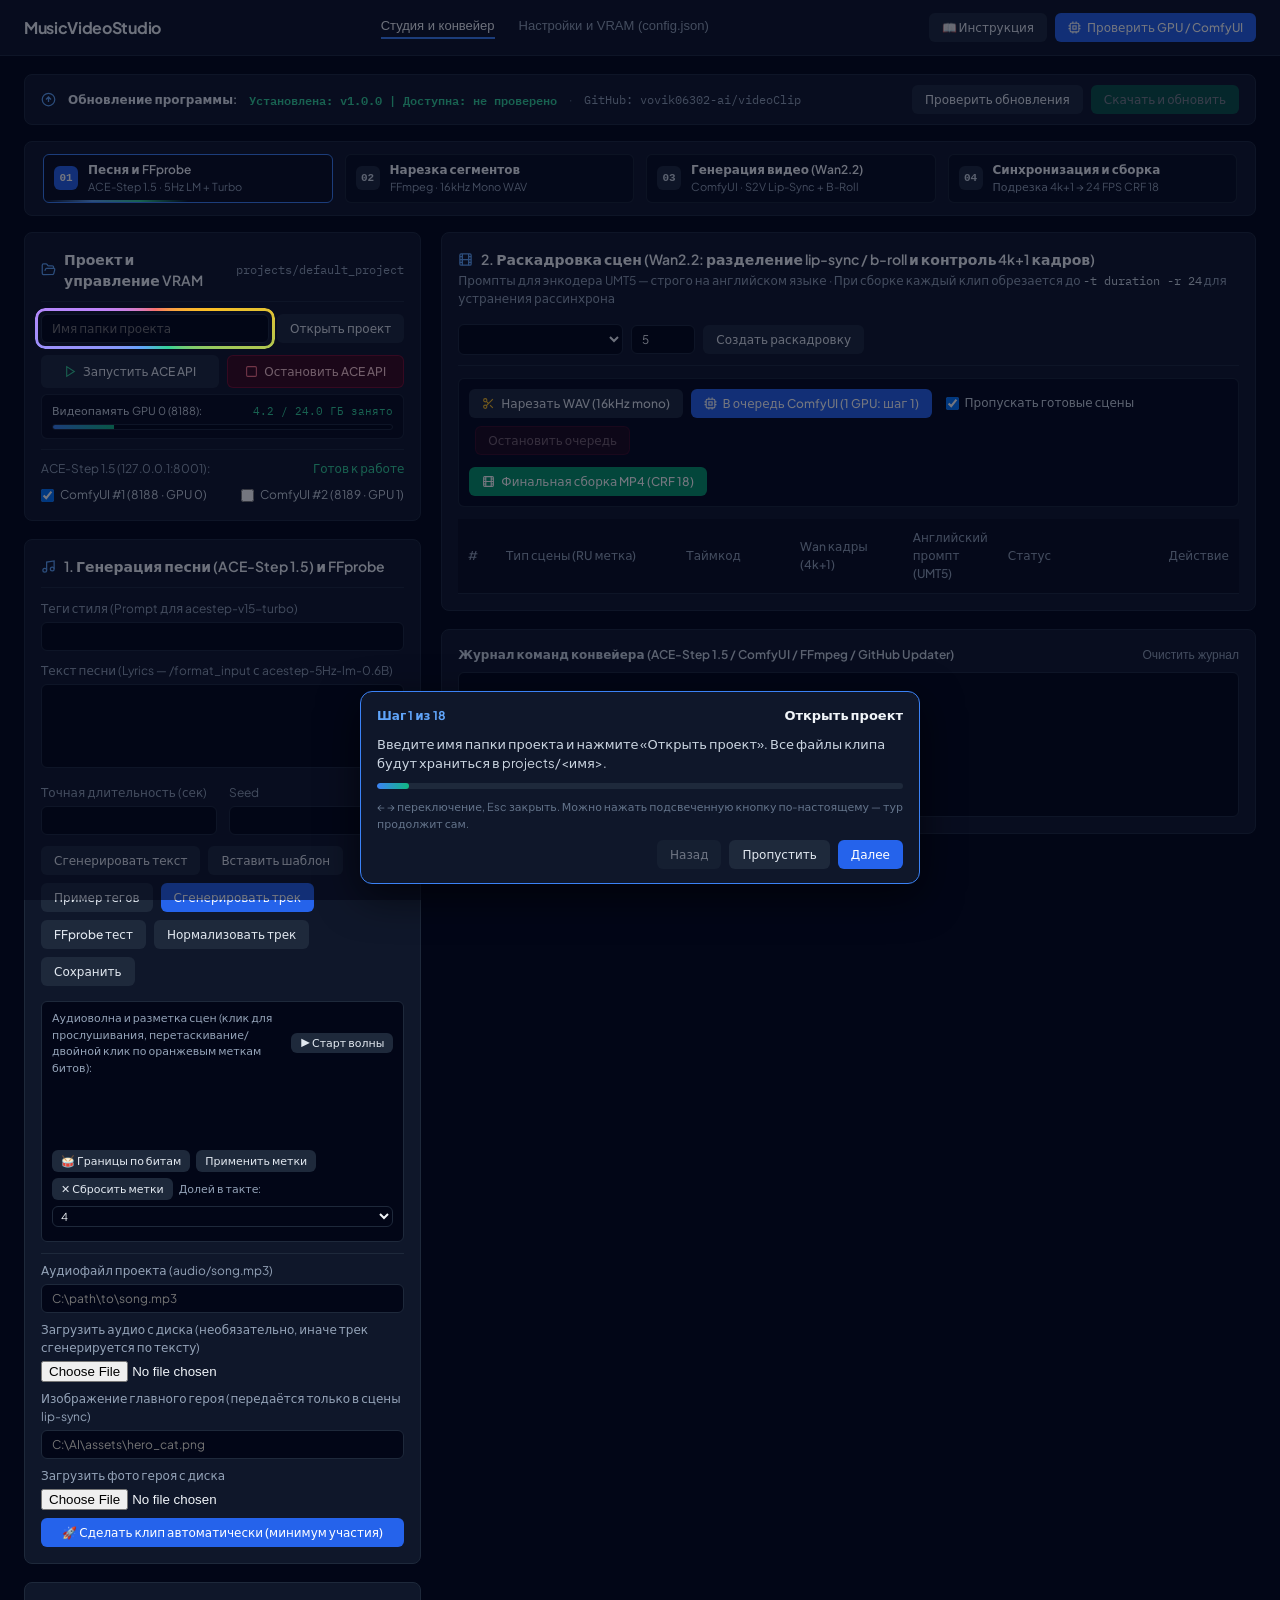
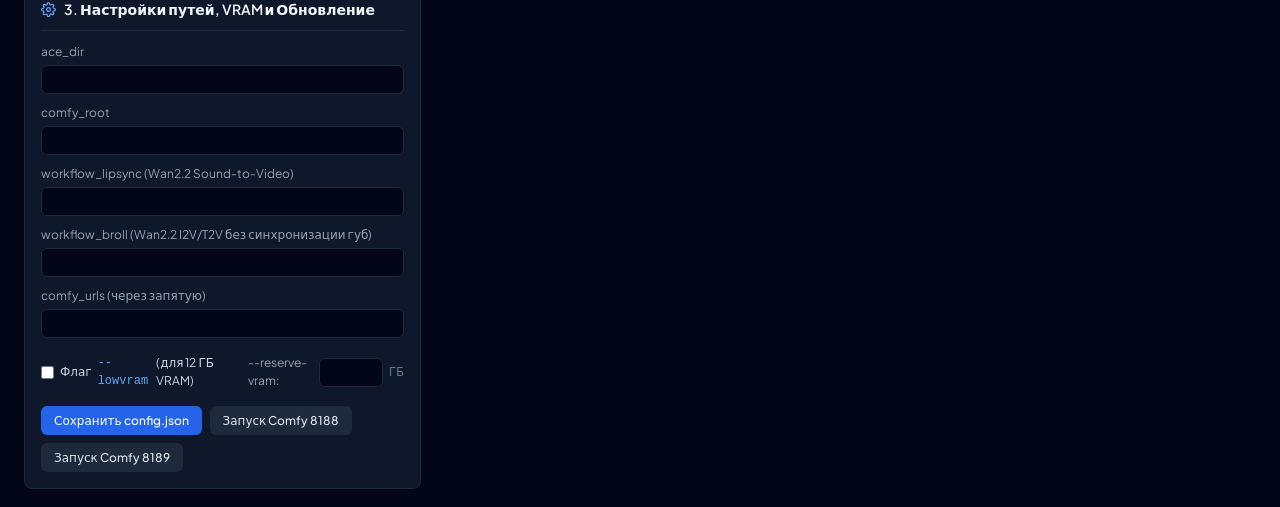
==== commit 1466e581: "Add interactive onboarding tour to MusicVideoStudio Key features implemented: - Added "📖 Инструкция"" ====
--- a/web/index.html
+++ b/web/index.html
@@ -623,6 +623,75 @@
       height: 13px;
       flex-shrink: 0;
     }
+
+    /* ===== ТУР-ИНСТРУКЦИЯ ===== */
+    #tourSpotlight {
+      position: fixed;
+      z-index: 9000;
+      pointer-events: none;
+      border-radius: 10px;
+      box-sizing: border-box;
+      background: conic-gradient(from var(--tour-angle, 0deg),
+        #f87171, #fbbf24, #34d399, #60a5fa, #c084fc, #f87171);
+      -webkit-mask: linear-gradient(#000 0 0) content-box, linear-gradient(#000 0 0);
+      -webkit-mask-composite: xor;
+              mask: linear-gradient(#000 0 0) content-box, linear-gradient(#000 0 0);
+              mask-composite: exclude;
+      padding: 3px;
+      animation: tourHueSpin 3s linear infinite, tourGlowPulse 1.8s ease-in-out infinite;
+      transition: top .3s ease, left .3s ease, width .3s ease, height .3s ease;
+      opacity: 0;
+    }
+    @property --tour-angle { syntax: "<angle>"; initial-value: 0deg; inherits: false; }
+    @keyframes tourHueSpin { to { --tour-angle: 360deg; filter: hue-rotate(360deg); } }
+    @keyframes tourGlowPulse {
+      0%, 100% { box-shadow: 0 0 6px 2px rgba(96,165,250,.35); }
+      50%      { box-shadow: 0 0 18px 6px rgba(192,132,252,.55); }
+    }
+    #tourOverlayDim {
+      position: fixed; inset: 0; z-index: 8999;
+      background: rgba(2, 6, 23, 0.55);
+      opacity: 0; pointer-events: none;
+      transition: opacity .3s ease;
+    }
+    body.tour-active #tourOverlayDim { opacity: 1; }
+    body.tour-active #tourSpotlight { opacity: 1; }
+    #tourCard {
+      position: fixed; left: 50%; bottom: 16px; transform: translateX(-50%);
+      z-index: 9001; width: min(560px, calc(100vw - 24px));
+      background: var(--bg-card); color: var(--text-main);
+      border: 1px solid var(--border-focus); border-radius: 12px;
+      box-shadow: 0 12px 40px rgba(0,0,0,.6);
+      padding: 14px 16px; display: none; flex-direction: column; gap: 10px;
+      font-size: 13px;
+    }
+    body.tour-active #tourCard { display: flex; }
+    #tourCard .tour-head { display: flex; justify-content: space-between; align-items: center; gap: 8px; }
+    #tourCard .tour-step-label { font-weight: 700; color: var(--blue-icon); font-size: 12px; white-space: nowrap; }
+    #tourCard .tour-title { font-weight: 600; color: var(--text-main); }
+    #tourCard .tour-text { color: var(--text-sub); line-height: 1.45; }
+    #tourCard .tour-progress-track {
+      height: 6px; border-radius: 3px; background: var(--bg-btn-sec); overflow: hidden;
+    }
+    #tourCard .tour-progress-fill {
+      height: 100%; width: 0%; border-radius: 3px;
+      background: linear-gradient(90deg, #3b82f6, #10b981);
+      transition: width .3s ease;
+    }
+    #tourCard .tour-actions { display: flex; gap: 8px; justify-content: flex-end; flex-wrap: wrap; }
+    #tourCard .tour-hint { color: var(--text-dim); font-size: 11px; margin-right: auto; align-self: center; }
+    @media (max-width: 640px) {
+      #tourCard { left: 8px; right: 8px; bottom: 8px; width: auto; transform: none; padding: 12px; }
+      #tourCard .tour-actions .btn { padding: 6px 10px; font-size: 12px; }
+    }
+    @media (prefers-reduced-motion: reduce) {
+      #tourSpotlight {
+        animation: none;
+        background: var(--blue-icon);
+      }
+      #tourSpotlight, #tourCard .tour-progress-fill { transition: none; }
+    }
+    /* ===== /ТУР-ИНСТРУКЦИЯ ===== */
   </style>
 </head>
 <body>
@@ -633,7 +702,8 @@
       <button class="nav-tab active" onclick="scrollToSection('top')">Студия и конвейер</button>
       <button class="nav-tab" onclick="scrollToSection('settingsCard')">Настройки и VRAM (config.json)</button>
     </nav>
-    <div>
+    <div style="display: flex; gap: 8px;">
+      <button id="tourBtn" class="btn btn-secondary" onclick="startTour()" title="Пошаговая инструкция для новичка">📖 Инструкция</button>
       <button class="btn btn-primary" onclick="checkGpu()">
         <svg class="icon-sm" viewBox="0 0 24 24" fill="none" stroke="currentColor" stroke-width="2">
           <rect x="4" y="4" width="16" height="16" rx="2"/><rect x="9" y="9" width="6" height="6"/><path d="M9 1v3M15 1v3M9 20v3M15 20v3M20 9h3M20 14h3M1 9h3M1 14h3"/>
@@ -1003,6 +1073,25 @@
       </div>
     </div>
   </main>
+
+  <!-- ===== ТУР-ИНСТРУКЦИЯ: разметка ===== -->
+  <div id="tourOverlayDim" aria-hidden="true"></div>
+  <div id="tourSpotlight" aria-hidden="true"></div>
+  <div id="tourCard" role="dialog" aria-modal="false" aria-label="Интерактивная инструкция">
+    <div class="tour-head">
+      <span class="tour-step-label" id="tourStepLabel">Шаг 1 из 1</span>
+      <span class="tour-title" id="tourTitle"></span>
+    </div>
+    <div class="tour-text" id="tourText"></div>
+    <div class="tour-progress-track"><div class="tour-progress-fill" id="tourProgressFill"></div></div>
+    <div class="tour-actions">
+      <span class="tour-hint">← → переключение, Esc закрыть. Можно нажать подсвеченную кнопку по-настоящему — тур продолжит сам.</span>
+      <button class="btn btn-secondary" id="tourBackBtn" onclick="tourPrev()">Назад</button>
+      <button class="btn btn-secondary" onclick="endTour()">Пропустить</button>
+      <button class="btn btn-primary" id="tourNextBtn" onclick="tourNext()">Далее</button>
+    </div>
+  </div>
+  <!-- ===== /ТУР-ИНСТРУКЦИЯ ===== -->
 
   <!-- Video Preview Modal -->
   <div id="videoModal" class="modal-backdrop" onclick="closePreviewModal(event)">
@@ -1814,6 +1903,188 @@
       await refreshState();
     }
 
+    /* ===== ТУР-ИНСТРУКЦИЯ ===== */
+    // Шаги тура: правьте тексты и добавляйте шаги здесь.
+    // tab: "main" — прокрутка к элементу; "settings" — сначала вкладка «Настройки и VRAM».
+    // target: CSS-селектор реального элемента интерфейса.
+    const TOUR_STEPS = [
+      { tab: "main",     target: "#projectInput",        title: "Открыть проект",
+        text: "Введите имя папки проекта и нажмите «Открыть проект». Все файлы клипа будут храниться в projects/<имя>." },
+      { tab: "main",     target: "autoPipelineBtn",      title: "Быстрый старт (по желанию)",
+        text: "Есть текст песни и фото героя? Нажмите «🚀 Сделать клип автоматически» — весь конвейер пройдёт сам. Дальше идём по шагам для ручного контроля." },
+      { tab: "main",     target: "startAceBtn",          title: "Запустить ACE API",
+        text: "Нажмите «Запустить ACE API» и дождитесь готовности — модель генерации музыки поднимется на порту 8001." },
+      { tab: "main",     target: "#songPrompt",          title: "Теги стиля",
+        text: "Опишите музыку: жанр, настроение, инструменты, BPM и тип вокала. Кнопки «Пример тегов» и «Вставить шаблон» подскажут формат." },
+      { tab: "main",     target: "genLyricsBtn",         title: "Текст песни",
+        text: "Вставьте свой текст в поле Lyrics или нажмите «Сгенерировать текст». Лучше работает структура с метками [Verse] и [Chorus]." },
+      { tab: "main",     target: "#songDuration",        title: "Длительность и seed",
+        text: "Укажите длительность трека (берите +5–10 секунд про запас) и seed — числовое «зерно» генерации. Seed ±1 даёт похожий, но другой вариант." },
+      { tab: "main",     target: "#heroFileInput",       title: "Фото героя",
+        text: "Загрузите фотографию героя — она используется в lip-sync сценах, чтобы персонаж был одинаковым во всём клипе." },
+      { tab: "main",     target: "genSongBtn",           title: "Сгенерировать песню",
+        text: "Нажмите «Сгенерировать трек» и дождитесь audio/song.mp3. Готовую песню можно загрузить полем выше и проверить кнопкой «FFprobe тест»." },
+      { tab: "main",     target: "stopAceBtn",           title: "Освободить видеопамять",
+        text: "Песня готова? Нажмите «Остановить ACE API» — модель освободит VRAM, и рендер видео пройдёт стабильнее." },
+      { tab: "settings", target: "saveConfigBtn",        title: "Проверить пути",
+        text: "Проверьте пути ace_dir, comfy_root и оба workflow JSON (экспортированные через «Файл → Экспортировать (API)»), затем «Сохранить config.json»." },
+      { tab: "settings", target: "comfy8188Btn",         title: "Запуск ComfyUI #1",
+        text: "Нажмите «Запуск Comfy 8188» — первый экземпляр ComfyUI на видеокарте GPU 0." },
+      { tab: "settings", target: "comfy8189Btn",         title: "Запуск ComfyUI #2",
+        text: "Нажмите «Запуск Comfy 8189» — второй экземпляр на GPU 1; очередь будет рендерить сцены на двух картах параллельно." },
+      { tab: "main",     target: "checkGpuBtn",          title: "Проверка GPU",
+        text: "Нажмите «Проверить GPU / ComfyUI» вверху страницы — оба сервера должны показаться онлайн в логе и в статусе." },
+      { tab: "main",     target: "#presetSelect",        title: "Создать раскадровку",
+        text: "Выберите пресет видео-промптов и длительность сцены (для 12 ГБ начните с 5 сек и 512×512), затем «Создать раскадровку»." },
+      { tab: "main",     target: "detectBeatsBtn",       title: "Границы по битам (необязательно)",
+        text: "«🥁 Границы по битам» построит метки на началах тактов; перетащите или удалите их мышью на волне, затем «Применить метки»." },
+      { tab: "main",     target: "sliceAudioBtn",        title: "Нарезать аудио",
+        text: "Нажмите «Нарезать WAV (16kHz mono)» — трек будет разрезан на сегменты по границам сцен." },
+      { tab: "main",     target: "queueAllBtn",          title: "Рендер сцен",
+        text: "Нажмите «В очередь ComfyUI» — все сцены уйдут в рендер. Ошибка одной сцены не остановит очередь; «Остановить очередь» прервёт после текущей." },
+      { tab: "main",     target: "assembleBtn",          title: "Финальная сборка",
+        text: "Когда все сцены готовы, нажмите «Финальная сборка MP4 (CRF 18)». Готовый клип — в projects/<имя>/output/final_music_video.mp4." },
+    ];
+
+    let tourActive = false;
+    let tourIndex = 0;
+    let tourTargetEl = null;
+    let tourSeenKey = "tour_seen";
+
+    function tourScrollToSettingsTab() {
+      // Вкладки реализованы как кнопки навигации со скроллом: переключаем на «Настройки и VRAM»
+      const tabs = document.querySelectorAll("header .nav-tab");
+      if (tabs.length >= 2) tabs[1].click();
+    }
+
+    // Селекторы кнопок без id — вынесены сюда, чтобы править в одном месте
+    const TOUR_SELECTORS = {
+      openProjectBtn:   "button[onclick=\"openProject()\"]",
+      startAceBtn:      "button[onclick=\"startAce()\"]",
+      stopAceBtn:       "button[onclick=\"stopAce()\"]",
+      genLyricsBtn:     "button[onclick=\"generateLyrics()\"]",
+      genSongBtn:       "button[onclick=\"generateSong()\"]",
+      ffprobeBtn:       "button[onclick=\"setAudioFile()\"]",
+      autoPipelineBtn:  "button[onclick=\"runAutoPipeline()\"]",
+      saveConfigBtn:    "button[onclick=\"saveConfig()\"]",
+      comfy8188Btn:     "button[onclick^=\"startComfy(8188\"]",
+      comfy8189Btn:     "button[onclick^=\"startComfy(8189\"]",
+      checkGpuBtn:      "button[onclick=\"checkGpu()\"]",
+      storyboardBtn:    "button[onclick=\"createStoryboard()\"]",
+      sceneDurInput:    "#sceneDurationInput",
+      detectBeatsBtn:   "button[onclick=\"detectBeats()\"]",
+      sliceAudioBtn:    "button[onclick=\"sliceAudio()\"]",
+      queueAllBtn:      "button[onclick=\"queueAllScenes()\"]",
+      assembleBtn:      "button[onclick=\"assembleVideo()\"]",
+    };
+
+    function tourResolveTarget(step) {
+      // target может быть CSS-селектором или ключом из TOUR_SELECTORS
+      if (!step.target) return null;
+      const sel = TOUR_SELECTORS[step.target] || step.target;
+      try { return document.querySelector(sel); } catch (e) { return null; }
+    }
+
+    function tourPositionSpotlight(el) {
+      const sp = document.getElementById("tourSpotlight");
+      if (!sp) return;
+      if (!el) { sp.style.opacity = "0"; return; }
+      const r = el.getBoundingClientRect();
+      const pad = 6;
+      sp.style.top = Math.max(4, r.top - pad) + "px";
+      sp.style.left = Math.max(4, r.left - pad) + "px";
+      sp.style.width = (r.width + pad * 2) + "px";
+      sp.style.height = (r.height + pad * 2) + "px";
+    }
+
+    function tourShowStep(idx) {
+      // Пропускаем шаги с ненайденным элементом (кроме шагов без target — они информационные)
+      let guard = 0;
+      while (idx >= 0 && idx < TOUR_STEPS.length && guard++ < TOUR_STEPS.length) {
+        const step = TOUR_STEPS[idx];
+        if (step.target && !tourResolveTarget(step)) {
+          console.warn("[TOUR] Шаг пропущен: элемент не найден:", step.target, "—", step.title);
+          idx += 1;
+          continue;
+        }
+        break;
+      }
+      if (idx < 0 || idx >= TOUR_STEPS.length) { endTour(true); return; }
+      tourIndex = idx;
+      const step = TOUR_STEPS[idx];
+
+      if (step.tab === "settings") tourScrollToSettingsTab();
+
+      const el = tourResolveTarget(step);
+      tourTargetEl = el;
+      if (el) el.scrollIntoView({ behavior: "smooth", block: "center" });
+      else window.scrollTo({ top: 0, behavior: "smooth" });
+
+      document.getElementById("tourStepLabel").textContent = `Шаг ${idx + 1} из ${TOUR_STEPS.length}`;
+      document.getElementById("tourTitle").textContent = step.title;
+      document.getElementById("tourText").textContent = step.text;
+      document.getElementById("tourProgressFill").style.width =
+        Math.round(((idx + 1) / TOUR_STEPS.length) * 100) + "%";
+      document.getElementById("tourBackBtn").disabled = (idx === 0);
+      document.getElementById("tourNextBtn").textContent = (idx === TOUR_STEPS.length - 1) ? "Готово" : "Далее";
+
+      // Подсветка ставится после завершения плавной прокрутки
+      requestAnimationFrame(() => tourPositionSpotlight(el));
+      setTimeout(() => tourPositionSpotlight(tourTargetEl), 450);
+    }
+
+    function startTour(fromIdx) {
+      tourActive = true;
+      document.body.classList.add("tour-active");
+      tourShowStep(typeof fromIdx === "number" ? fromIdx : 0);
+      try { localStorage.setItem(tourSeenKey, "1"); } catch (e) {}
+    }
+
+    function tourNext() {
+      if (!tourActive) return;
+      tourShowStep(tourIndex + 1);
+    }
+
+    function tourPrev() {
+      if (!tourActive) return;
+      let i = tourIndex - 1;
+      while (i >= 0 && TOUR_STEPS[i].target && !tourResolveTarget(TOUR_STEPS[i])) i--;
+      tourShowStep(i < 0 ? 0 : i);
+    }
+
+    function endTour(completed) {
+      tourActive = false;
+      tourTargetEl = null;
+      document.body.classList.remove("tour-active");
+      if (completed) appendLocalLogLine("[TOUR] Инструкция пройдена полностью. Удачного клипа!");
+    }
+
+    // Клик по реальной подсвеченной кнопке → тур сам переходит дальше
+    document.addEventListener("click", (e) => {
+      if (!tourActive || !tourTargetEl) return;
+      if (tourTargetEl.contains(e.target) || e.target === tourTargetEl) {
+        setTimeout(tourNext, 350); // даём действию кнопки стартовать
+      }
+    }, true);
+
+    // Клавиатура: Esc — закрыть, ←/→ — шаги
+    document.addEventListener("keydown", (e) => {
+      if (!tourActive) return;
+      if (e.key === "Escape") { endTour(false); }
+      else if (e.key === "ArrowRight") { tourNext(); }
+      else if (e.key === "ArrowLeft") { tourPrev(); }
+    });
+
+    // При ресайзе/скролле подсветка следует за элементом
+    window.addEventListener("resize", () => { if (tourActive) tourPositionSpotlight(tourTargetEl); });
+    window.addEventListener("scroll", () => { if (tourActive) tourPositionSpotlight(tourTargetEl); }, true);
+
+    // Автопоказ при самом первом запуске
+    if (!(() => { try { return localStorage.getItem(tourSeenKey); } catch (e) { return "1"; } })()) {
+      setTimeout(() => startTour(0), 800);
+    }
+    /* ===== /ТУР-ИНСТРУКЦИЯ ===== */
+
     refreshState(true).then(() => checkUpdates());
     setInterval(() => refreshState(false), 3000);
   </script>
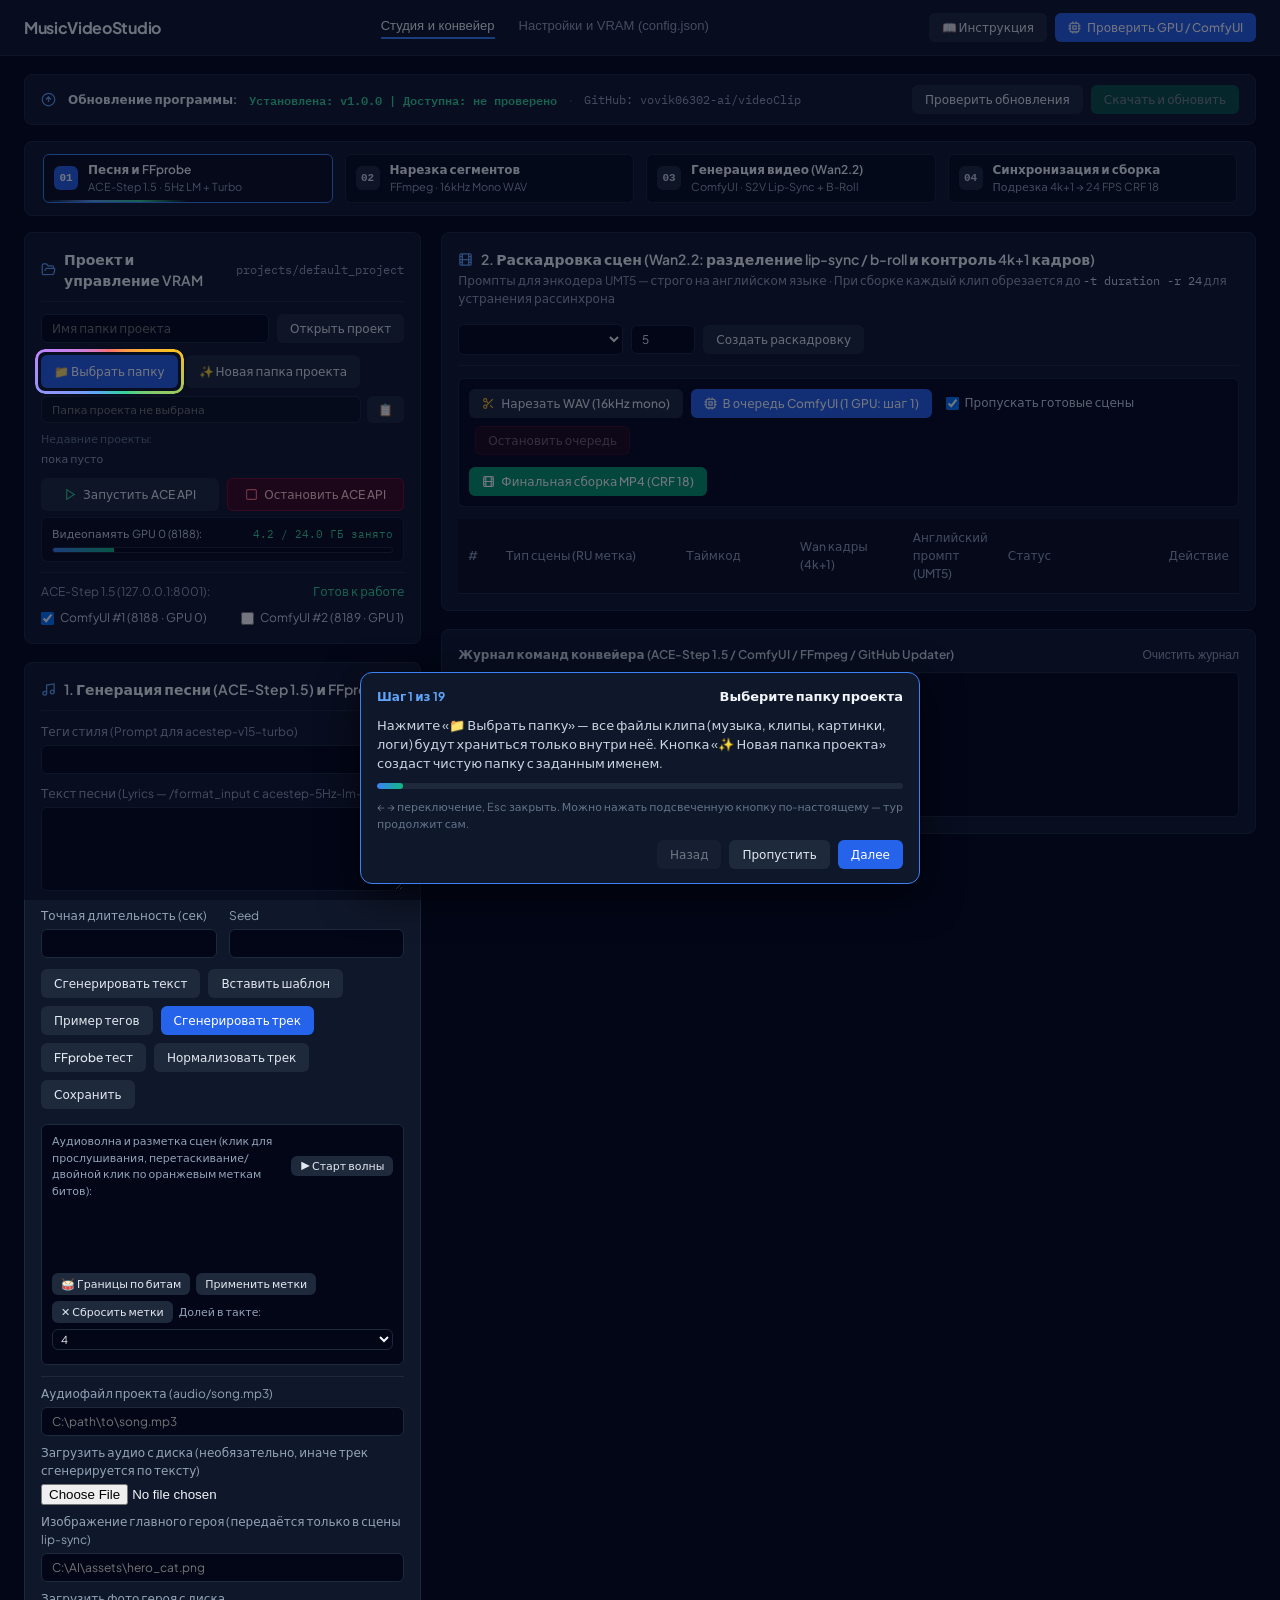
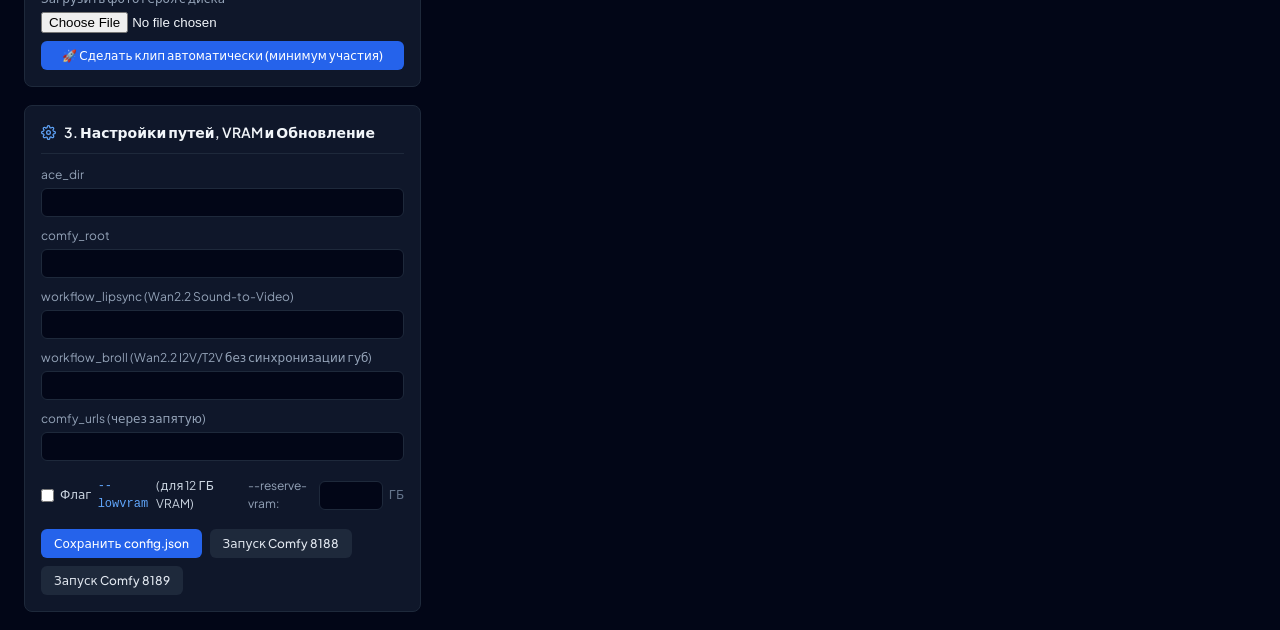
==== commit e5bc40a5: "Restore TOUR-INSTRUCTION block in web/index.html and integrate project folder selection - Updated `w" ====
--- a/web/index.html
+++ b/web/index.html
@@ -785,6 +785,30 @@
             <input type="text" id="projectInput" placeholder="Имя папки проекта" />
             <button class="btn btn-secondary" onclick="openProject()">Открыть проект</button>
           </div>
+
+          <!-- ===== Выбор папки проекта ===== -->
+          <div style="display: flex; gap: 8px; margin-bottom: 8px; flex-wrap: wrap;">
+            <button class="btn btn-primary" id="btnPickFolder" style="padding: 8px 12px;" onclick="pickProjectFolder()" title="Все файлы программы будут храниться в выбранной папке">📁 Выбрать папку</button>
+            <button class="btn btn-secondary" id="btnNewProjectDir" style="padding: 8px 12px;" onclick="createProjectFolder()" title="Создать подпапку с именем проекта и открыть её">✨ Новая папка проекта</button>
+          </div>
+          <div style="display: flex; gap: 6px; margin-bottom: 8px;">
+            <input type="text" id="projectPathDisplay" readonly placeholder="Папка проекта не выбрана" title="Текущая папка проекта"
+                   style="flex:1; min-width:0; font-size:11px; background: var(--bg-deep, rgba(0,0,0,.2)); color: var(--text-sub);" />
+            <button class="btn btn-secondary" style="padding: 4px 10px; font-size: 12px;" onclick="copyProjectPath()" title="Скопировать путь">📋</button>
+          </div>
+          <div id="newProjectDirRow" style="display:none; gap: 8px; margin-bottom: 8px; flex-wrap: wrap;">
+            <input type="text" id="newProjectParent" readonly placeholder="Родительская папка (выберите)" style="flex:1; min-width:140px; font-size:11px;" />
+            <input type="text" id="newProjectName" placeholder="Имя нового проекта" style="flex:1; min-width:120px; font-size:11px;" />
+            <button class="btn btn-secondary" style="padding: 4px 10px; font-size: 12px;" onclick="pickParentFolder()">📁 Родитель</button>
+            <button class="btn btn-primary" style="padding: 4px 10px; font-size: 12px;" onclick="confirmCreateProjectFolder()">Создать</button>
+          </div>
+          <div style="margin-bottom: 10px;">
+            <div style="font-size: 11px; color: var(--text-dim); margin-bottom: 4px;">Недавние проекты:</div>
+            <div id="recentProjectsList" style="display: flex; flex-wrap: wrap; gap: 6px;">
+              <span style="font-size: 11px; color: var(--text-muted);">пока пусто</span>
+            </div>
+          </div>
+          <!-- ===== /Выбор папки проекта ===== -->
 
           <div style="display: grid; grid-template-columns: 1fr 1fr; gap: 8px;">
             <button class="btn btn-secondary" style="padding: 8px 12px;" onclick="startAce()">
@@ -1408,7 +1432,11 @@
         document.getElementById("repoLabel").textContent = `GitHub: ${data.github_repo}`;
       }
 
-      document.getElementById("projectSlugLabel").textContent = `projects/${st.project_name || "default_project"}`;
+      document.getElementById("projectSlugLabel").textContent = st.project_dir || `projects/${st.project_name || "default_project"}`;
+      // Текущая папка проекта + недавние проекты (выбор папки)
+      const pdirEl = document.getElementById("projectPathDisplay");
+      if (pdirEl) pdirEl.value = data.project_dir || st.project_dir || "";
+      renderRecentProjects(data.recent_projects || []);
 
       if (fullFormUpdate) {
         document.getElementById("projectInput").value = st.project_name || "default_project";
@@ -1528,6 +1556,90 @@
       await refreshState(true);
     }
 
+    /* ===== Выбор папки проекта ===== */
+    async function pickProjectFolder() {
+      appendLocalLogLine("[PROJECT] Открываю системный диалог выбора папки…");
+      const res = await api("/api/project/pick_folder", "POST", {});
+      if (res.ok && res.path) {
+        appendLocalLogLine(`[PROJECT] Папка проекта выбрана: ${res.path}`);
+        await refreshState(true);
+      } else if (res.ok) {
+        appendLocalLogLine("[PROJECT] Выбор папки отменён — ничего не изменено.");
+      } else {
+        appendLocalLogLine(`[PROJECT ERROR] ${res.error || "не удалось выбрать папку"}`);
+      }
+    }
+
+    function createProjectFolder() {
+      // Показываем строку: родительская папка + имя нового проекта
+      const row = document.getElementById("newProjectDirRow");
+      row.style.display = row.style.display === "none" ? "flex" : "none";
+      if (row.style.display === "flex") {
+        document.getElementById("newProjectName").focus();
+      }
+    }
+
+    async function pickParentFolder() {
+      const res = await api("/api/project/pick_folder", "POST", {});
+      if (res.ok && res.path) {
+        document.getElementById("newProjectParent").value = res.path;
+      } else if (!res.ok) {
+        appendLocalLogLine(`[PROJECT ERROR] ${res.error || "не удалось выбрать родительскую папку"}`);
+      }
+    }
+
+    async function confirmCreateProjectFolder() {
+      const parent = document.getElementById("newProjectParent").value.trim();
+      const name = document.getElementById("newProjectName").value.trim();
+      if (!parent) { appendLocalLogLine("[PROJECT] Сначала выберите родительскую папку (кнопка «📁 Родитель»)."); return; }
+      if (!name)   { appendLocalLogLine("[PROJECT] Введите имя нового проекта."); return; }
+      const res = await api("/api/project/create_folder", "POST", { parent_path: parent, name: name });
+      if (res.ok) {
+        appendLocalLogLine(`[PROJECT] Создана и открыта папка проекта: ${res.path}`);
+        document.getElementById("newProjectDirRow").style.display = "none";
+        await refreshState(true);
+      } else {
+        appendLocalLogLine(`[PROJECT ERROR] ${res.error || "не удалось создать папку проекта"}`);
+      }
+    }
+
+    async function openRecentProject(path) {
+      const res = await api("/api/project/open_path", "POST", { path: path });
+      if (res.ok) {
+        appendLocalLogLine(`[PROJECT] Открыт недавний проект: ${path}`);
+        await refreshState(true);
+      } else {
+        appendLocalLogLine(`[PROJECT ERROR] ${res.error || "папка проекта недоступна"}`);
+      }
+    }
+
+    function copyProjectPath() {
+      const val = document.getElementById("projectPathDisplay").value;
+      if (!val) return;
+      try { navigator.clipboard.writeText(val); appendLocalLogLine("[PROJECT] Путь скопирован в буфер обмена."); }
+      catch (e) { document.getElementById("projectPathDisplay").select(); }
+    }
+
+    function renderRecentProjects(list) {
+      const box = document.getElementById("recentProjectsList");
+      if (!box) return;
+      box.innerHTML = "";
+      if (!list || !list.length) {
+        box.innerHTML = '<span style="font-size: 11px; color: var(--text-muted);">пока пусто</span>';
+        return;
+      }
+      list.forEach((p) => {
+        const b = document.createElement("button");
+        b.className = "btn btn-secondary";
+        b.style.cssText = "padding:3px 8px; font-size:11px; max-width:100%; overflow:hidden; text-overflow:ellipsis; white-space:nowrap;";
+        b.textContent = p.replace(/\\/g, "/").split("/").pop() || p;
+        b.title = p;
+        b.onclick = () => openRecentProject(p);
+        box.appendChild(b);
+      });
+    }
+    /* ===== /Выбор папки проекта ===== */
+
     async function startAce() {
       localLogCleared = false;
       setActivePipelineStage(1);
@@ -1908,8 +2020,10 @@
     // tab: "main" — прокрутка к элементу; "settings" — сначала вкладка «Настройки и VRAM».
     // target: CSS-селектор реального элемента интерфейса.
     const TOUR_STEPS = [
+      { tab: "main",     target: "#btnPickFolder",       title: "Выберите папку проекта",
+        text: "Нажмите «📁 Выбрать папку» — все файлы клипа (музыка, клипы, картинки, логи) будут храниться только внутри неё. Кнопка «✨ Новая папка проекта» создаст чистую папку с заданным именем." },
       { tab: "main",     target: "#projectInput",        title: "Открыть проект",
-        text: "Введите имя папки проекта и нажмите «Открыть проект». Все файлы клипа будут храниться в projects/<имя>." },
+        text: "Можно также открыть старый проект по имени из папки projects/ — введите имя и нажмите «Открыть проект»." },
       { tab: "main",     target: "autoPipelineBtn",      title: "Быстрый старт (по желанию)",
         text: "Есть текст песни и фото героя? Нажмите «🚀 Сделать клип автоматически» — весь конвейер пройдёт сам. Дальше идём по шагам для ручного контроля." },
       { tab: "main",     target: "startAceBtn",          title: "Запустить ACE API",
